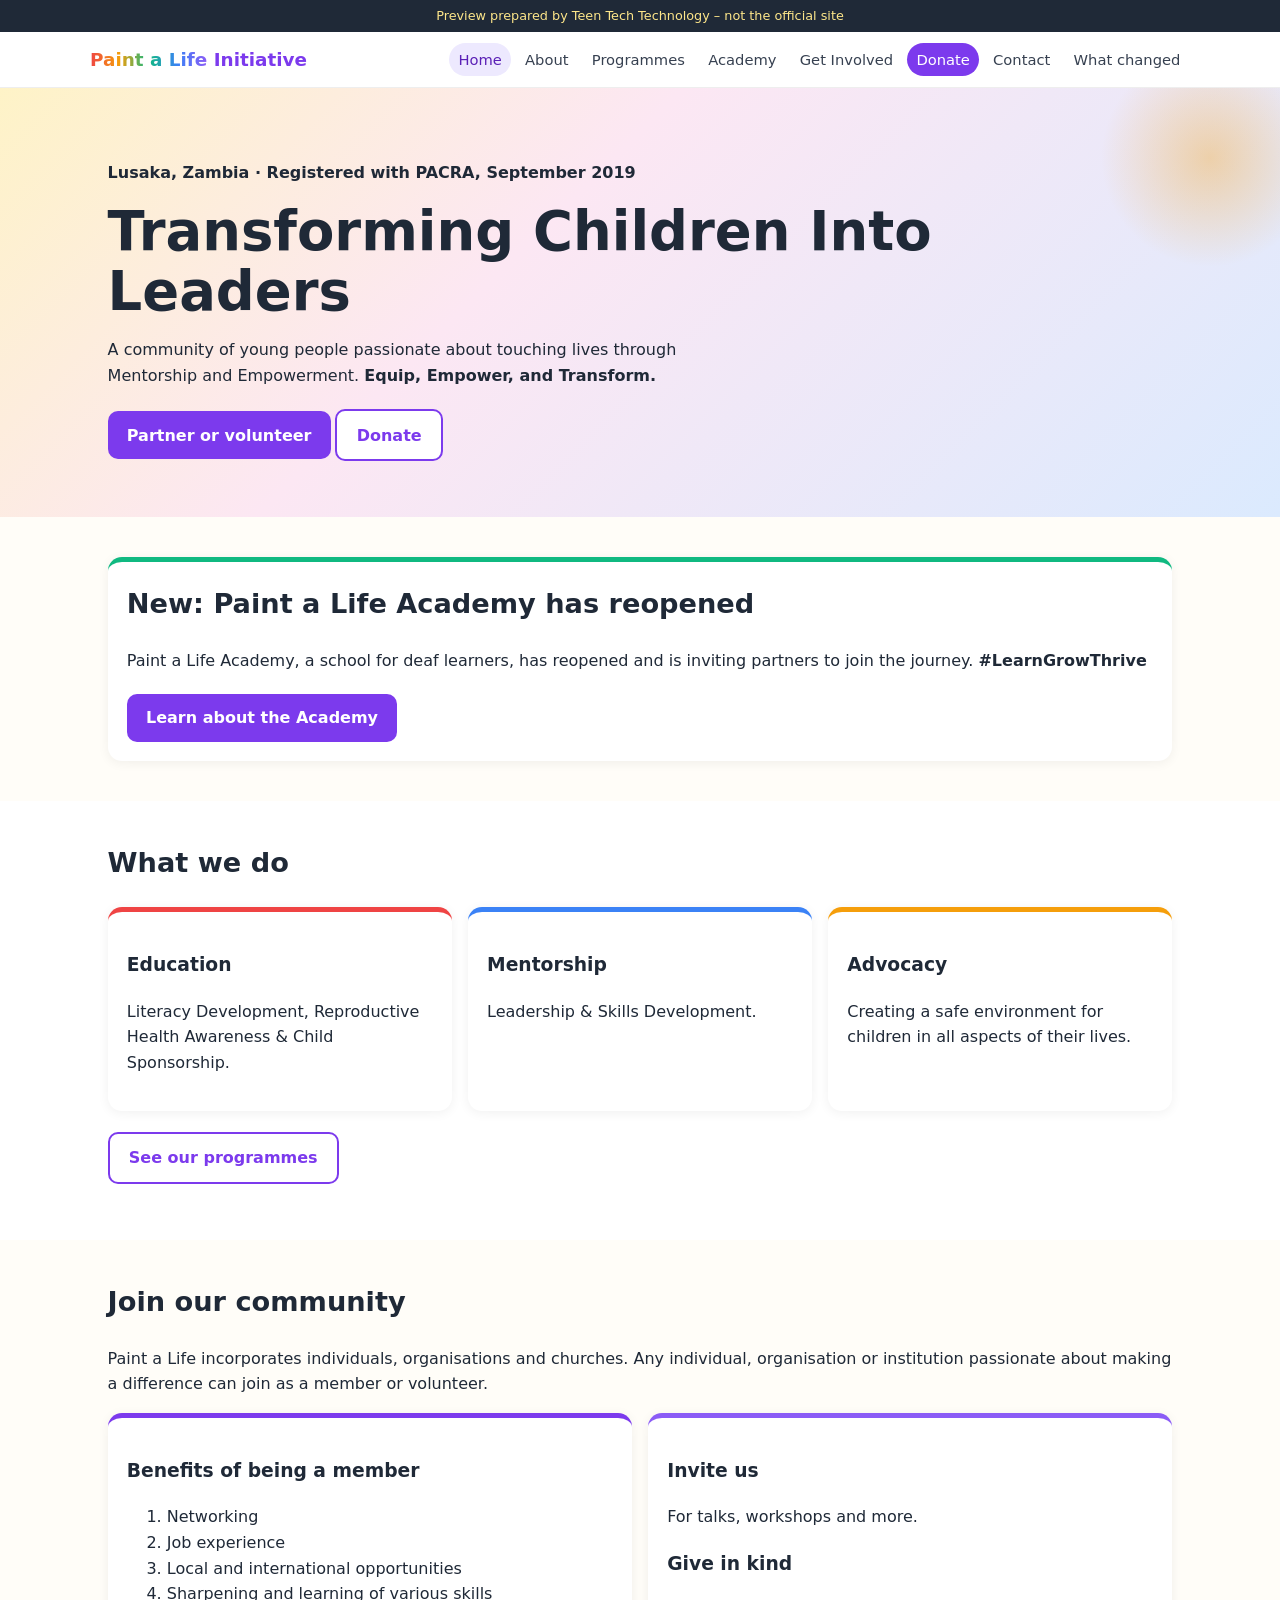
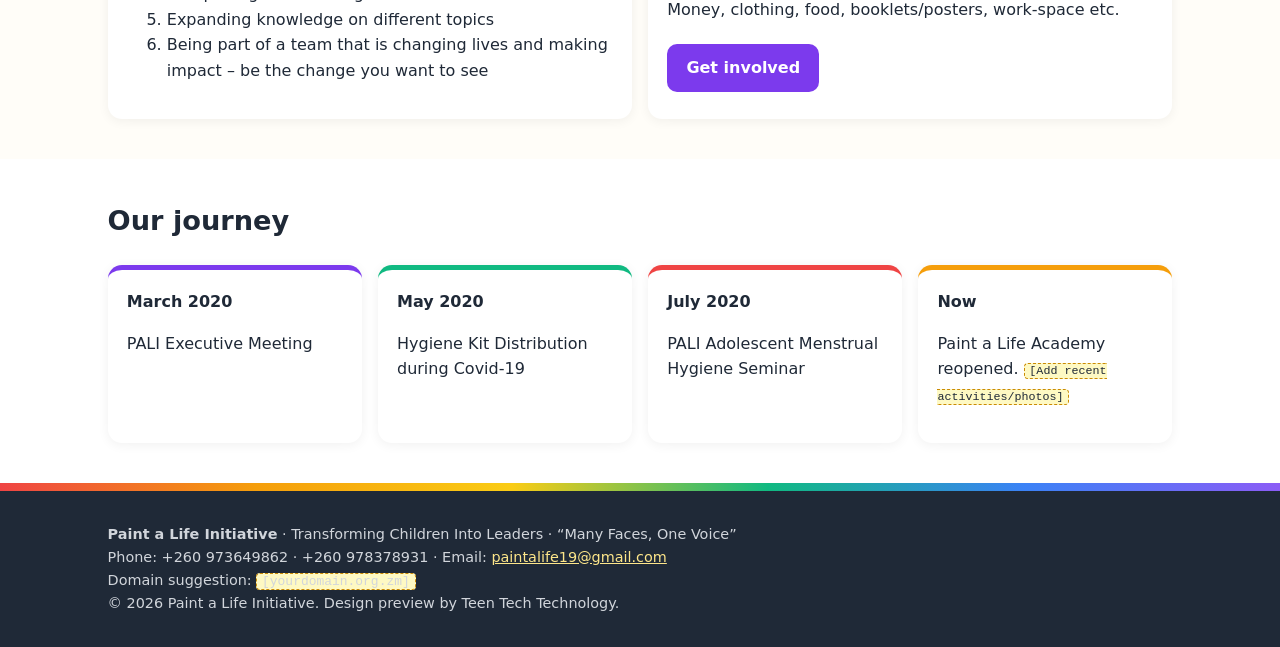
==== index.html @ b6926560 "Paint a Life preview" ====
<!doctype html><html lang="en"><head><meta charset="utf-8"><meta name="viewport" content="width=device-width,initial-scale=1"><title>Home | Paint a Life Initiative (Preview)</title><meta name="robots" content="noindex"><link rel="stylesheet" href="style.css"></head><body>
<div class="banner">Preview prepared by Teen Tech Technology &ndash; not the official site</div>
<header><div class="wrap top"><a class="logo" href="index.html"><span>Paint a Life</span> Initiative</a><nav><a href="index.html" class="on ">Home</a><a href="about.html" class="">About</a><a href="programmes.html" class="">Programmes</a><a href="academy.html" class="">Academy</a><a href="get-involved.html" class="">Get Involved</a><a href="donate.html" class="don">Donate</a><a href="contact.html" class="">Contact</a><a href="what-changed.html" class="">What changed</a></nav></div></header>
<main><div class="hero"><div class="dots"></div><div class="wrap"><p><b>Lusaka, Zambia &middot; Registered with PACRA, September 2019</b></p><h1>Transforming Children Into Leaders</h1><p style="max-width:620px">A community of young people passionate about touching lives through Mentorship and Empowerment. <b>Equip, Empower, and Transform.</b></p><a class="btn" href="get-involved.html">Partner or volunteer</a><a class="btn alt" href="donate.html">Donate</a></div></div>
<section><div class="wrap"><div class="card" style="--c:#10b981"><h2>New: Paint a Life Academy has reopened</h2><p>Paint a Life Academy, a school for deaf learners, has reopened and is inviting partners to join the journey. <b>#LearnGrowThrive</b></p><a class="btn" href="academy.html">Learn about the Academy</a></div></div></section>
<section style="background:#fff"><div class="wrap"><h2>What we do</h2><div class="grid">
<div class="card" style="--c:#ef4444"><h3>Education</h3><p>Literacy Development, Reproductive Health Awareness &amp; Child Sponsorship.</p></div>
<div class="card" style="--c:#3b82f6"><h3>Mentorship</h3><p>Leadership &amp; Skills Development.</p></div>
<div class="card" style="--c:#f59e0b"><h3>Advocacy</h3><p>Creating a safe environment for children in all aspects of their lives.</p></div></div><p><a class="btn alt" href="programmes.html">See our programmes</a></p></div></section>
<section><div class="wrap"><h2>Join our community</h2><p>Paint a Life incorporates individuals, organisations and churches. Any individual, organisation or institution passionate about making a difference can join as a member or volunteer.</p>
<div class="grid"><div class="card"><h3>Benefits of being a member</h3><ol><li>Networking</li><li>Job experience</li><li>Local and international opportunities</li><li>Sharpening and learning of various skills</li><li>Expanding knowledge on different topics</li><li>Being part of a team that is changing lives and making impact &ndash; be the change you want to see</li></ol></div>
<div class="card" style="--c:#8b5cf6"><h3>Invite us</h3><p>For talks, workshops and more.</p><h3>Give in kind</h3><p>Money, clothing, food, booklets/posters, work-space etc.</p><a class="btn" href="get-involved.html">Get involved</a></div></div></div></section>
<section style="background:#fff"><div class="wrap"><h2>Our journey</h2><div class="grid">
<div class="card"><b>March 2020</b><p>PALI Executive Meeting</p></div><div class="card" style="--c:#10b981"><b>May 2020</b><p>Hygiene Kit Distribution during Covid-19</p></div><div class="card" style="--c:#ef4444"><b>July 2020</b><p>PALI Adolescent Menstrual Hygiene Seminar</p></div><div class="card" style="--c:#f59e0b"><b>Now</b><p>Paint a Life Academy reopened. <span class="ph">[Add recent activities/photos]</span></p></div></div></div></section></main><div class="rainbow"></div>
<footer><div class="wrap"><b>Paint a Life Initiative</b> &middot; Transforming Children Into Leaders &middot; &ldquo;Many Faces, One Voice&rdquo;<br>Phone: +260 973649862 &middot; +260 978378931 &middot; Email: <a href="mailto:paintalife19@gmail.com">paintalife19@gmail.com</a><br>Domain suggestion: <span class="ph">[yourdomain.org.zm]</span><br>&copy; <span id="y">2026</span> Paint a Life Initiative. Design preview by Teen Tech Technology.</div></footer><script>document.getElementById("y").textContent=new Date().getFullYear()</script></body></html>
---- style.css ----
*{box-sizing:border-box}html,body{margin:0;overflow-x:hidden}body{font-family:system-ui,-apple-system,Segoe UI,Roboto,sans-serif;color:#1f2937;line-height:1.6;background:#fffdf8}
.banner{background:#1f2937;color:#fde68a;font-size:.8rem;text-align:center;padding:.35rem 1rem}
header{position:sticky;top:0;background:#fff;border-bottom:1px solid #eee;z-index:9}.wrap{max-width:1100px;margin:0 auto;padding:0 1.1rem}
.top{display:flex;align-items:center;justify-content:space-between;flex-wrap:wrap;gap:.5rem;padding:.7rem 0}.logo{font-weight:800;font-size:1.15rem;color:#7c3aed;text-decoration:none}
.logo span{background:linear-gradient(90deg,#ef4444,#f59e0b,#10b981,#3b82f6,#8b5cf6);-webkit-background-clip:text;color:transparent}
nav{display:flex;flex-wrap:wrap;gap:.25rem}nav a{text-decoration:none;color:#374151;padding:.3rem .6rem;border-radius:999px;font-size:.92rem}nav a.on,nav a:hover{background:#ede9fe;color:#5b21b6}
nav a.don{background:#7c3aed;color:#fff}
.hero{background:linear-gradient(135deg,#fef3c7,#fce7f3 40%,#dbeafe);padding:3.5rem 0;position:relative;overflow:hidden}.hero h1{font-size:clamp(2rem,6vw,3.4rem);line-height:1.1;margin:.2rem 0}
.rainbow{height:8px;background:linear-gradient(90deg,#ef4444,#f59e0b,#facc15,#10b981,#3b82f6,#8b5cf6)}
.btn{display:inline-block;background:#7c3aed;color:#fff;padding:.7rem 1.2rem;border-radius:10px;text-decoration:none;font-weight:600;margin:.3rem .3rem 0 0;border:0;font-size:1rem;cursor:pointer}.btn.alt{background:#fff;color:#7c3aed;border:2px solid #7c3aed}
section{padding:2.5rem 0}.grid{display:grid;gap:1rem;grid-template-columns:repeat(auto-fit,minmax(240px,1fr))}
.card{background:#fff;border-radius:14px;padding:1.2rem;box-shadow:0 2px 12px rgba(0,0,0,.06);border-top:5px solid var(--c,#7c3aed)}
.ph{background:#fef9c3;border:1px dashed #ca8a04;padding:0 .3rem;border-radius:4px;font-family:monospace;font-size:.9em;word-break:break-word}
.note{background:#eff6ff;border-left:4px solid #3b82f6;padding:.8rem 1rem;border-radius:6px}
form label{display:block;font-weight:600;margin-top:.8rem}input,select,textarea{width:100%;padding:.6rem;border:1px solid #d1d5db;border-radius:8px;font:inherit}
table{width:100%;border-collapse:collapse}td,th{border:1px solid #e5e7eb;padding:.5rem;text-align:left;vertical-align:top}
.tablewrap{overflow-x:auto}footer{background:#1f2937;color:#d1d5db;padding:2rem 0;font-size:.9rem}footer a{color:#fde68a}
.dots{position:absolute;right:-40px;top:-40px;width:220px;height:220px;border-radius:50%;background:radial-gradient(circle,#f59e0b55,transparent 70%)}
h2{font-size:1.7rem;margin-top:0}
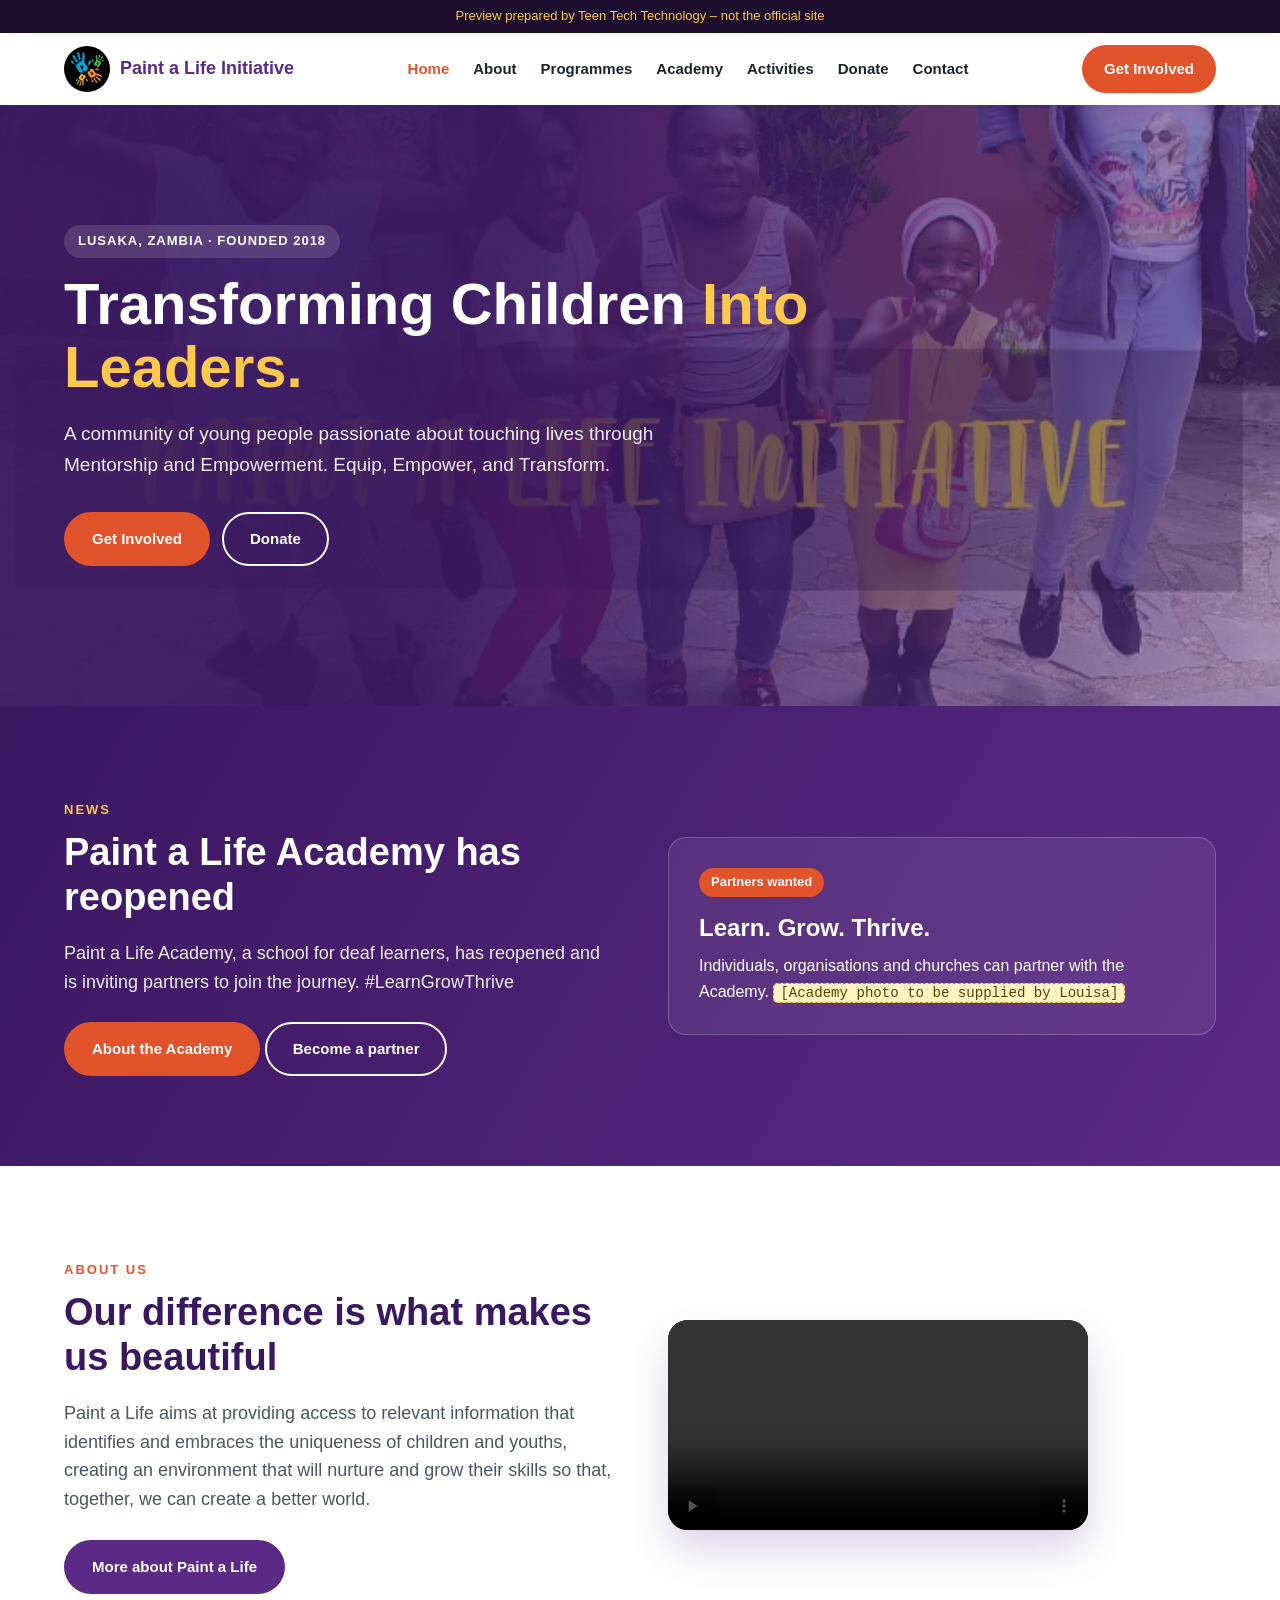
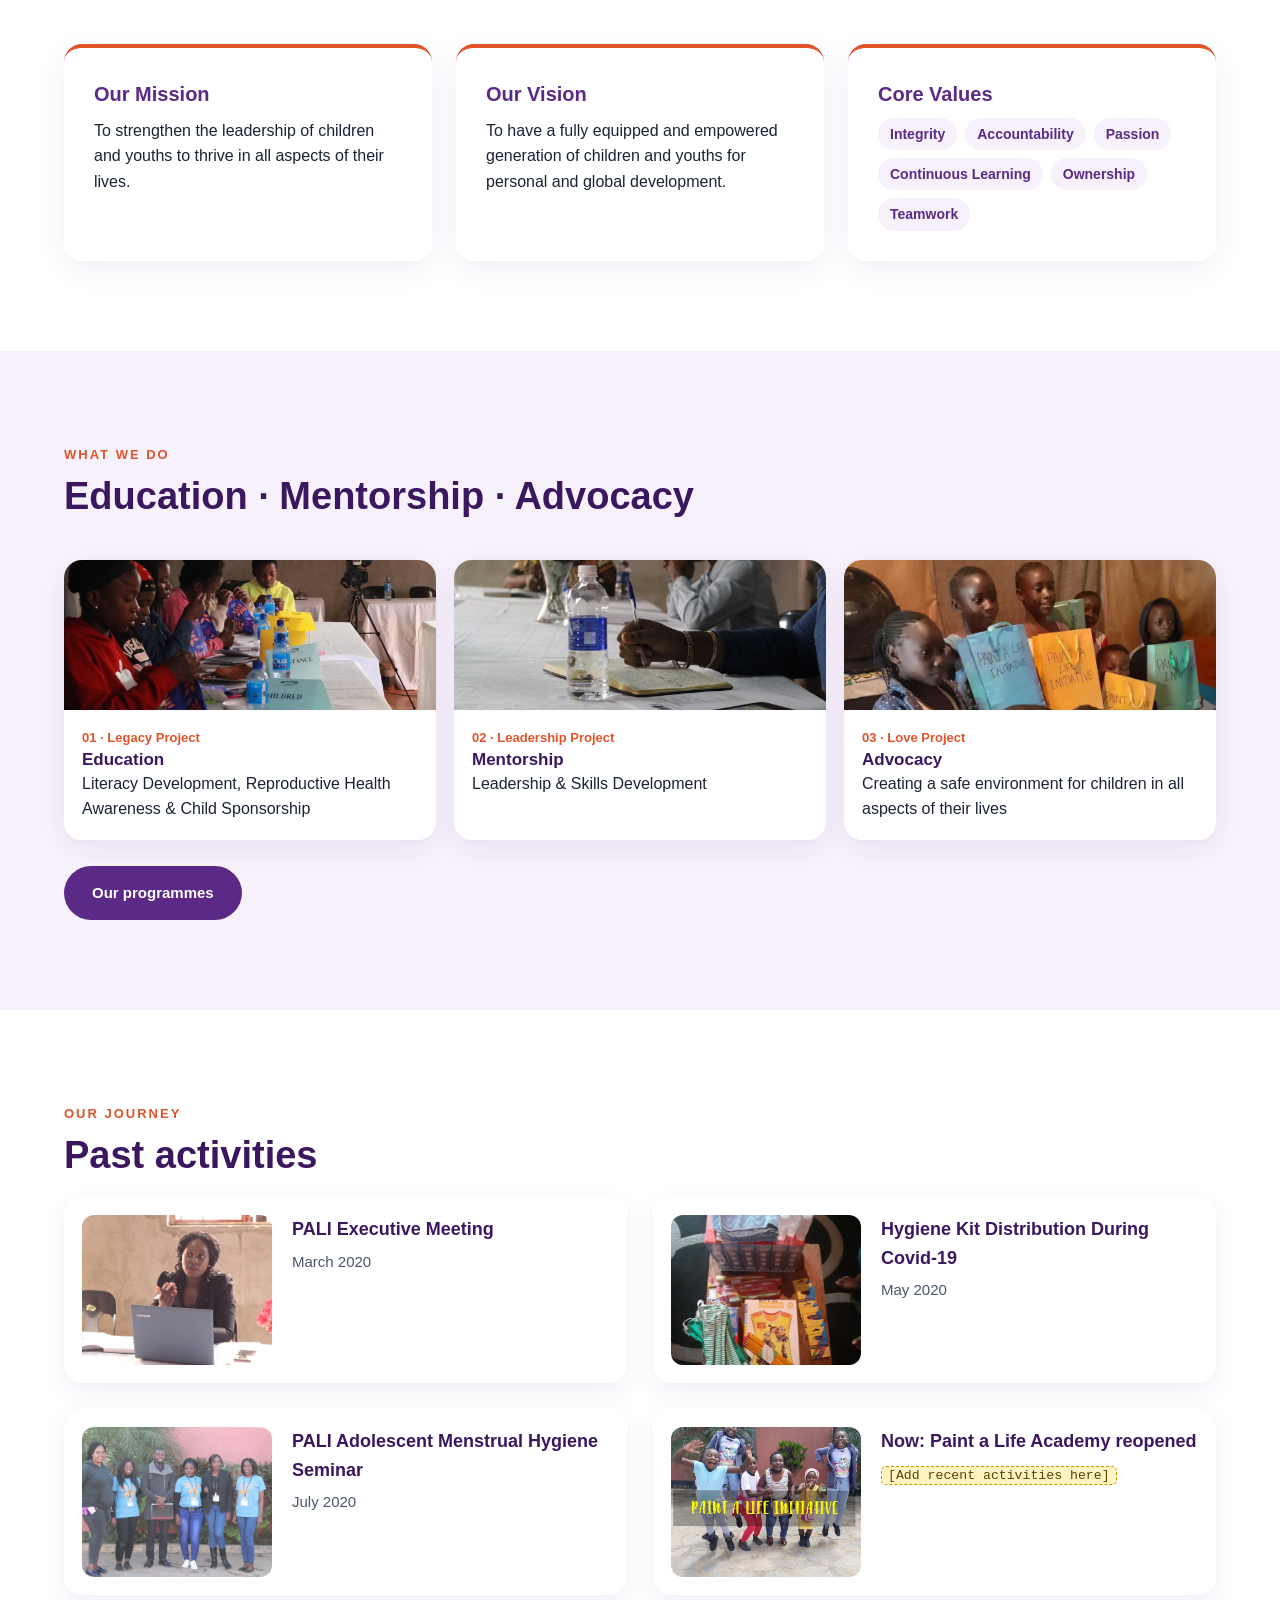
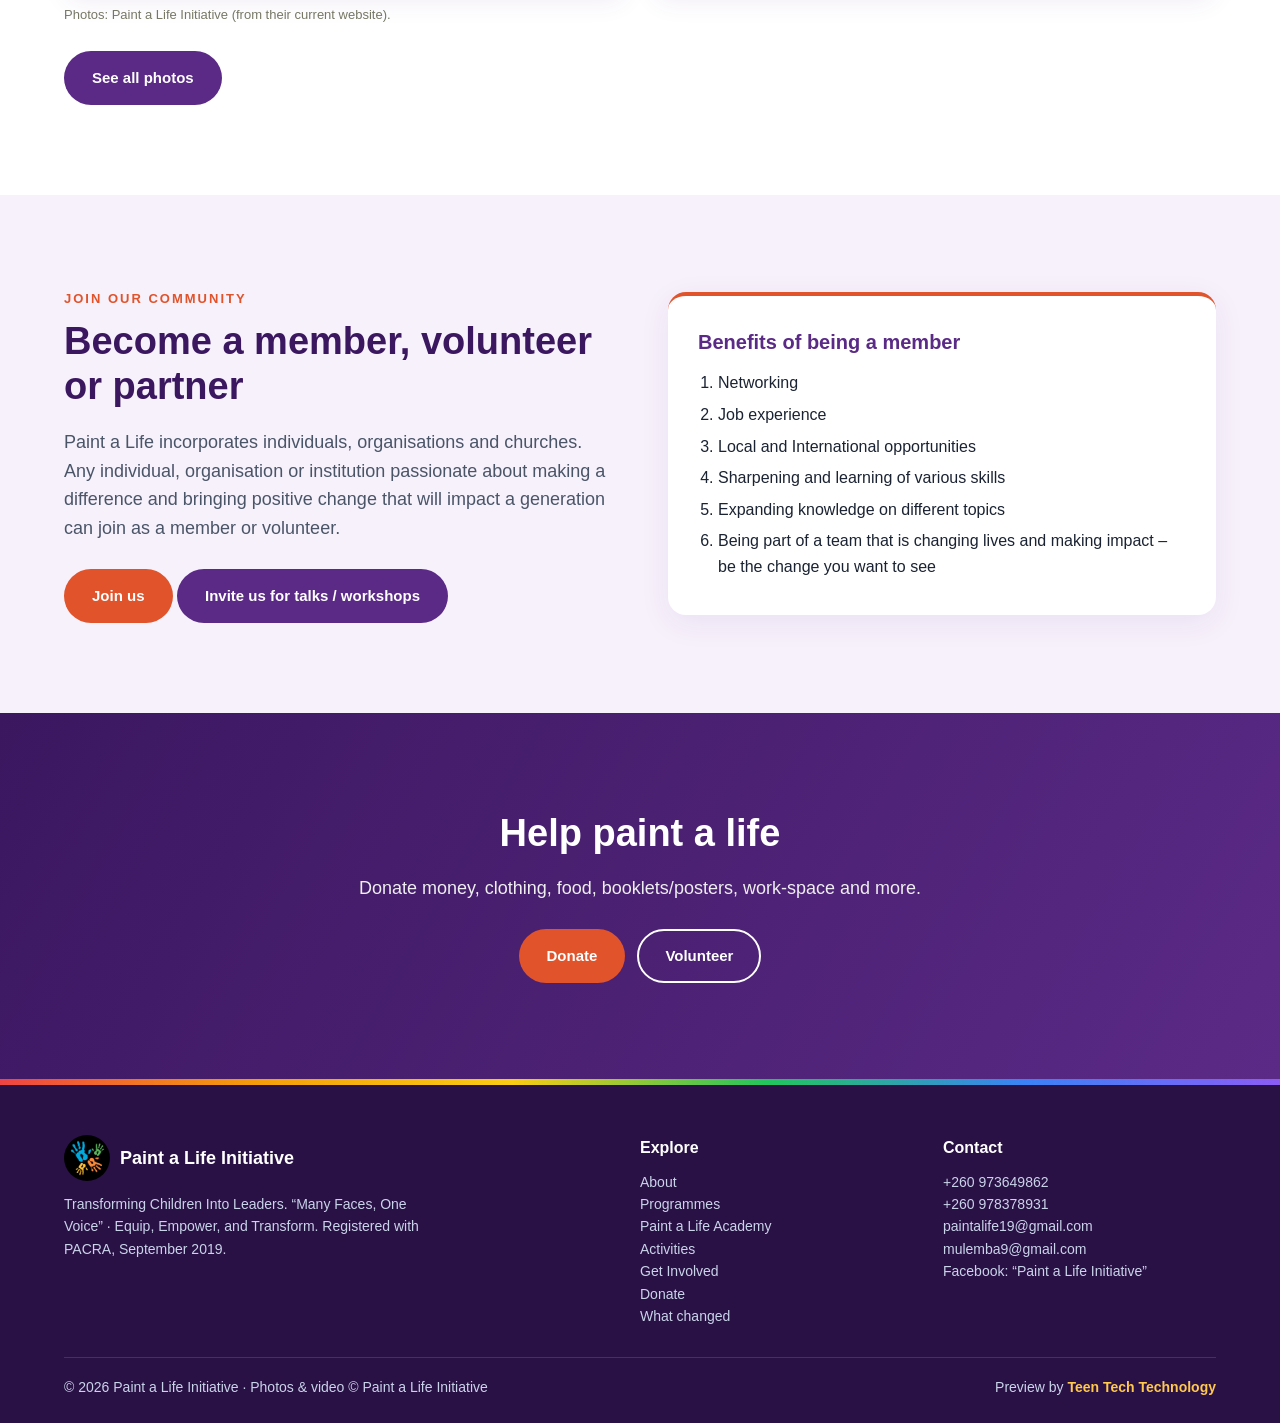
==== commit 9e1374f4: "Rebuild preview in CYA style with Paint a Life's own photos" ====
--- a/index.html
+++ b/index.html
@@ -1,15 +1,48 @@
-<!doctype html><html lang="en"><head><meta charset="utf-8"><meta name="viewport" content="width=device-width,initial-scale=1"><title>Home | Paint a Life Initiative (Preview)</title><meta name="robots" content="noindex"><link rel="stylesheet" href="style.css"></head><body>
-<div class="banner">Preview prepared by Teen Tech Technology &ndash; not the official site</div>
-<header><div class="wrap top"><a class="logo" href="index.html"><span>Paint a Life</span> Initiative</a><nav><a href="index.html" class="on ">Home</a><a href="about.html" class="">About</a><a href="programmes.html" class="">Programmes</a><a href="academy.html" class="">Academy</a><a href="get-involved.html" class="">Get Involved</a><a href="donate.html" class="don">Donate</a><a href="contact.html" class="">Contact</a><a href="what-changed.html" class="">What changed</a></nav></div></header>
-<main><div class="hero"><div class="dots"></div><div class="wrap"><p><b>Lusaka, Zambia &middot; Registered with PACRA, September 2019</b></p><h1>Transforming Children Into Leaders</h1><p style="max-width:620px">A community of young people passionate about touching lives through Mentorship and Empowerment. <b>Equip, Empower, and Transform.</b></p><a class="btn" href="get-involved.html">Partner or volunteer</a><a class="btn alt" href="donate.html">Donate</a></div></div>
-<section><div class="wrap"><div class="card" style="--c:#10b981"><h2>New: Paint a Life Academy has reopened</h2><p>Paint a Life Academy, a school for deaf learners, has reopened and is inviting partners to join the journey. <b>#LearnGrowThrive</b></p><a class="btn" href="academy.html">Learn about the Academy</a></div></div></section>
-<section style="background:#fff"><div class="wrap"><h2>What we do</h2><div class="grid">
-<div class="card" style="--c:#ef4444"><h3>Education</h3><p>Literacy Development, Reproductive Health Awareness &amp; Child Sponsorship.</p></div>
-<div class="card" style="--c:#3b82f6"><h3>Mentorship</h3><p>Leadership &amp; Skills Development.</p></div>
-<div class="card" style="--c:#f59e0b"><h3>Advocacy</h3><p>Creating a safe environment for children in all aspects of their lives.</p></div></div><p><a class="btn alt" href="programmes.html">See our programmes</a></p></div></section>
-<section><div class="wrap"><h2>Join our community</h2><p>Paint a Life incorporates individuals, organisations and churches. Any individual, organisation or institution passionate about making a difference can join as a member or volunteer.</p>
-<div class="grid"><div class="card"><h3>Benefits of being a member</h3><ol><li>Networking</li><li>Job experience</li><li>Local and international opportunities</li><li>Sharpening and learning of various skills</li><li>Expanding knowledge on different topics</li><li>Being part of a team that is changing lives and making impact &ndash; be the change you want to see</li></ol></div>
-<div class="card" style="--c:#8b5cf6"><h3>Invite us</h3><p>For talks, workshops and more.</p><h3>Give in kind</h3><p>Money, clothing, food, booklets/posters, work-space etc.</p><a class="btn" href="get-involved.html">Get involved</a></div></div></div></section>
-<section style="background:#fff"><div class="wrap"><h2>Our journey</h2><div class="grid">
-<div class="card"><b>March 2020</b><p>PALI Executive Meeting</p></div><div class="card" style="--c:#10b981"><b>May 2020</b><p>Hygiene Kit Distribution during Covid-19</p></div><div class="card" style="--c:#ef4444"><b>July 2020</b><p>PALI Adolescent Menstrual Hygiene Seminar</p></div><div class="card" style="--c:#f59e0b"><b>Now</b><p>Paint a Life Academy reopened. <span class="ph">[Add recent activities/photos]</span></p></div></div></div></section></main><div class="rainbow"></div>
-<footer><div class="wrap"><b>Paint a Life Initiative</b> &middot; Transforming Children Into Leaders &middot; &ldquo;Many Faces, One Voice&rdquo;<br>Phone: +260 973649862 &middot; +260 978378931 &middot; Email: <a href="mailto:paintalife19@gmail.com">paintalife19@gmail.com</a><br>Domain suggestion: <span class="ph">[yourdomain.org.zm]</span><br>&copy; <span id="y">2026</span> Paint a Life Initiative. Design preview by Teen Tech Technology.</div></footer><script>document.getElementById("y").textContent=new Date().getFullYear()</script></body></html>+<!doctype html>
+<html lang="en"><head><meta charset="utf-8"><meta name="viewport" content="width=device-width,initial-scale=1">
+<title>Home | Paint a Life Initiative (Preview)</title><meta name="description" content="Paint a Life Initiative – Transforming Children Into Leaders. Lusaka, Zambia."><meta name="robots" content="noindex,nofollow">
+<meta name="theme-color" content="#5b2a86"><link rel="icon" type="image/png" href="img/logo.png"><link rel="stylesheet" href="style.css"></head><body>
+<div class="pbar">Preview prepared by Teen Tech Technology &ndash; not the official site</div>
+<nav><div class="w"><a class="brand" href="index.html"><img src="img/logo.png" alt="Paint a Life logo">Paint a Life Initiative</a>
+<ul><li><a href="index.html" class="on">Home</a></li>
+<li><a href="about.html" class="">About</a></li>
+<li><a href="programmes.html" class="">Programmes</a></li>
+<li><a href="academy.html" class="">Academy</a></li>
+<li><a href="activities.html" class="">Activities</a></li>
+<li><a href="donate.html" class="">Donate</a></li>
+<li><a href="contact.html" class="">Contact</a></li></ul><a class="btn bc" href="get-involved.html" style="padding:10px 20px">Get Involved</a><button class="menu" aria-label="Menu" aria-expanded="false">&#9776;</button></div></nav>
+<main><header class="hero"><div class="w"><span class="tag">Lusaka, Zambia &middot; Founded 2018</span>
+<h1>Transforming Children <span>Into Leaders.</span></h1><p>A community of young people passionate about touching lives through Mentorship and Empowerment. Equip, Empower, and Transform.</p>
+<a class="btn bc" href="get-involved.html">Get Involved</a><a class="btn bo" href="donate.html">Donate</a></div></header>
+<section class="up"><div class="w two"><div><span class="k" style="color:#ffc94d">News</span><h2>Paint a Life Academy has reopened</h2>
+<p class="lead" style="color:#eee">Paint a Life Academy, a school for deaf learners, has reopened and is inviting partners to join the journey. #LearnGrowThrive</p><br>
+<a class="btn bc" href="academy.html">About the Academy</a> <a class="btn bo" href="get-involved.html">Become a partner</a></div>
+<div class="u"><span class="d">Partners wanted</span><h3>Learn. Grow. Thrive.</h3><p>Individuals, organisations and churches can partner with the Academy. <span class="fill">[Academy photo to be supplied by Louisa]</span></p></div></div></section>
+<section><div class="w two"><div><span class="k">About Us</span><h2>Our difference is what makes us beautiful</h2>
+<p class="lead">Paint a Life aims at providing access to relevant information that identifies and embraces the uniqueness of children and youths, creating an environment that will nurture and grow their skills so that, together, we can create a better world.</p><br><a class="btn bb" href="about.html">More about Paint a Life</a></div>
+<video class="vid" src="img/intro.mp4" autoplay muted loop playsinline controls aria-label="Paint a Life intro video"></video></div>
+<div class="w mvv"><div class="card"><h3>Our Mission</h3><p>To strengthen the leadership of children and youths to thrive in all aspects of their lives.</p></div>
+<div class="card"><h3>Our Vision</h3><p>To have a fully equipped and empowered generation of children and youths for personal and global development.</p></div>
+<div class="card"><h3>Core Values</h3><div class="vals"><span>Integrity</span><span>Accountability</span><span>Passion</span><span>Continuous Learning</span><span>Ownership</span><span>Teamwork</span></div></div></div></section>
+<section class="alt"><div class="w"><span class="k">What We Do</span><h2>Education &middot; Mentorship &middot; Advocacy</h2><div class="focus" style="grid-template-columns:repeat(3,1fr)">
+<div class="f"><img src="img/sem3.webp" alt="Seminar session"><div><b>01 &middot; Legacy Project</b><h3>Education</h3><p>Literacy Development, Reproductive Health Awareness &amp; Child Sponsorship</p></div></div>
+<div class="f"><img src="img/meet2.webp" alt="Team meeting"><div><b>02 &middot; Leadership Project</b><h3>Mentorship</h3><p>Leadership &amp; Skills Development</p></div></div>
+<div class="f"><img src="img/hyg1.webp" alt="Hygiene kit distribution" style="object-position:center 30%"><div><b>03 &middot; Love Project</b><h3>Advocacy</h3><p>Creating a safe environment for children in all aspects of their lives</p></div></div></div>
+<br><a class="btn bb" href="programmes.html">Our programmes</a></div></section>
+<section><div class="w"><span class="k">Our Journey</span><h2>Past activities</h2><div class="imp">
+<div class="im"><img src="img/meet1.webp" alt="PALI Executive Meeting"><div><h3>PALI Executive Meeting</h3><p>March 2020</p></div></div>
+<div class="im"><img src="img/hyg2.webp" alt="Hygiene kit distribution"><div><h3>Hygiene Kit Distribution During Covid-19</h3><p>May 2020</p></div></div>
+<div class="im"><img src="img/sem1.webp" alt="Menstrual hygiene seminar"><div><h3>PALI Adolescent Menstrual Hygiene Seminar</h3><p>July 2020</p></div></div>
+<div class="im"><img src="img/hero.webp" alt="Paint a Life children" style="object-position:center 45%"><div><h3>Now: Paint a Life Academy reopened</h3><p><span class="fill">[Add recent activities here]</span></p></div></div></div><p class="credit">Photos: Paint a Life Initiative (from their current website).</p>
+<br><a class="btn bb" href="activities.html">See all photos</a></div></section>
+<section class="alt"><div class="w two"><div><span class="k">Join Our Community</span><h2>Become a member, volunteer or partner</h2>
+<p class="lead">Paint a Life incorporates individuals, organisations and churches. Any individual, organisation or institution passionate about making a difference and bringing positive change that will impact a generation can join as a member or volunteer.</p><br>
+<a class="btn bc" href="get-involved.html">Join us</a> <a class="btn bb" href="contact.html">Invite us for talks / workshops</a></div>
+<div class="card"><h3>Benefits of being a member</h3><ol class="list"><li>Networking</li><li>Job experience</li><li>Local and International opportunities</li><li>Sharpening and learning of various skills</li><li>Expanding knowledge on different topics</li><li>Being part of a team that is changing lives and making impact &ndash; be the change you want to see</li></ol></div></div></section>
+<section class="up"><div class="w cta"><h2>Help paint a life</h2><p class="lead" style="margin:0 auto 20px;color:#eee">Donate money, clothing, food, booklets/posters, work-space and more.</p><a class="btn bc" href="donate.html">Donate</a><a class="btn bo" href="get-involved.html">Volunteer</a></div></section></main><div class="rb"></div>
+<footer><div class="w"><div class="fg"><div><a class="brand" href="index.html" style="color:#fff"><img src="img/logo.png" alt="">Paint a Life Initiative</a>
+<p style="margin-top:12px;font-size:14px;max-width:380px">Transforming Children Into Leaders. &ldquo;Many Faces, One Voice&rdquo; &middot; Equip, Empower, and Transform. Registered with PACRA, September 2019.</p></div>
+<div><h4>Explore</h4><a href="about.html">About</a><a href="programmes.html">Programmes</a><a href="academy.html">Paint a Life Academy</a><a href="activities.html">Activities</a><a href="get-involved.html">Get Involved</a><a href="donate.html">Donate</a><a href="what-changed.html">What changed</a></div>
+<div><h4>Contact</h4><a href="tel:+260973649862">+260 973649862</a><a href="tel:+260978378931">+260 978378931</a><a href="mailto:paintalife19@gmail.com">paintalife19@gmail.com</a><a href="mailto:mulemba9@gmail.com">mulemba9@gmail.com</a><a>Facebook: &ldquo;Paint a Life Initiative&rdquo;</a></div></div>
+<div class="cr"><span>&copy; <span id="yr">2026</span> Paint a Life Initiative &middot; Photos &amp; video &copy; Paint a Life Initiative</span><span>Preview by <strong>Teen Tech Technology</strong></span></div></div></footer>
+<script src="site.js"></script></body></html>
--- a/style.css
+++ b/style.css
@@ -1,19 +1,887 @@
-*{box-sizing:border-box}html,body{margin:0;overflow-x:hidden}body{font-family:system-ui,-apple-system,Segoe UI,Roboto,sans-serif;color:#1f2937;line-height:1.6;background:#fffdf8}
-.banner{background:#1f2937;color:#fde68a;font-size:.8rem;text-align:center;padding:.35rem 1rem}
-header{position:sticky;top:0;background:#fff;border-bottom:1px solid #eee;z-index:9}.wrap{max-width:1100px;margin:0 auto;padding:0 1.1rem}
-.top{display:flex;align-items:center;justify-content:space-between;flex-wrap:wrap;gap:.5rem;padding:.7rem 0}.logo{font-weight:800;font-size:1.15rem;color:#7c3aed;text-decoration:none}
-.logo span{background:linear-gradient(90deg,#ef4444,#f59e0b,#10b981,#3b82f6,#8b5cf6);-webkit-background-clip:text;color:transparent}
-nav{display:flex;flex-wrap:wrap;gap:.25rem}nav a{text-decoration:none;color:#374151;padding:.3rem .6rem;border-radius:999px;font-size:.92rem}nav a.on,nav a:hover{background:#ede9fe;color:#5b21b6}
-nav a.don{background:#7c3aed;color:#fff}
-.hero{background:linear-gradient(135deg,#fef3c7,#fce7f3 40%,#dbeafe);padding:3.5rem 0;position:relative;overflow:hidden}.hero h1{font-size:clamp(2rem,6vw,3.4rem);line-height:1.1;margin:.2rem 0}
-.rainbow{height:8px;background:linear-gradient(90deg,#ef4444,#f59e0b,#facc15,#10b981,#3b82f6,#8b5cf6)}
-.btn{display:inline-block;background:#7c3aed;color:#fff;padding:.7rem 1.2rem;border-radius:10px;text-decoration:none;font-weight:600;margin:.3rem .3rem 0 0;border:0;font-size:1rem;cursor:pointer}.btn.alt{background:#fff;color:#7c3aed;border:2px solid #7c3aed}
-section{padding:2.5rem 0}.grid{display:grid;gap:1rem;grid-template-columns:repeat(auto-fit,minmax(240px,1fr))}
-.card{background:#fff;border-radius:14px;padding:1.2rem;box-shadow:0 2px 12px rgba(0,0,0,.06);border-top:5px solid var(--c,#7c3aed)}
-.ph{background:#fef9c3;border:1px dashed #ca8a04;padding:0 .3rem;border-radius:4px;font-family:monospace;font-size:.9em;word-break:break-word}
-.note{background:#eff6ff;border-left:4px solid #3b82f6;padding:.8rem 1rem;border-radius:6px}
-form label{display:block;font-weight:600;margin-top:.8rem}input,select,textarea{width:100%;padding:.6rem;border:1px solid #d1d5db;border-radius:8px;font:inherit}
-table{width:100%;border-collapse:collapse}td,th{border:1px solid #e5e7eb;padding:.5rem;text-align:left;vertical-align:top}
-.tablewrap{overflow-x:auto}footer{background:#1f2937;color:#d1d5db;padding:2rem 0;font-size:.9rem}footer a{color:#fde68a}
-.dots{position:absolute;right:-40px;top:-40px;width:220px;height:220px;border-radius:50%;background:radial-gradient(circle,#f59e0b55,transparent 70%)}
-h2{font-size:1.7rem;margin-top:0}+/* =========================================================
+   Paint a Life Initiative (preview) - website styles
+   ---------------------------------------------------------
+   One file styles every page. Sections below:
+     1. Colours & base
+     2. Navigation (top menu bar)
+     3. Buttons
+     4. Hero (home page banner)
+     5. Page header (banner on the other pages)
+     6. Sections, headings & text
+     7. Cards (mission / vision / values)
+     8. Thematic focus areas
+     9. Stats, impact & photo gallery
+    10. Partners
+    11. Upcoming events
+    12. Contact & forms
+    13. Footer
+    14. Photo viewer (lightbox)
+    15. Responsive / mobile (screens 900px wide or less)
+   ========================================================= */
+
+
+/* ---------- 1. Colours & base ---------- */
+
+/* Reset: no default spacing, sizes include padding and border */
+* {
+  box-sizing: border-box;
+  margin: 0;
+  padding: 0;
+}
+
+/* Site colours. Change a colour here and it changes everywhere.
+   --b  = main blue        --bd = dark blue
+   --c  = copper / orange  --l  = light blue background
+   --t  = text colour */
+:root {
+  --b: #5b2a86;
+  --bd: #3b1760;
+  --c: #e0532b;
+  --l: #f7f1fb;
+  --t: #1b2333;
+}
+
+body {
+  font-family: "Segoe UI", Roboto, Arial, sans-serif;
+  color: var(--t);
+  line-height: 1.6;
+  background: #fff;
+}
+
+img {
+  max-width: 100%;
+  display: block;
+}
+
+/* .w = "wrapper": centres the content and limits its width */
+.w {
+  max-width: 1200px;
+  margin: 0 auto;
+  padding: 0 24px;
+}
+
+
+/* ---------- 2. Navigation (top menu bar) ---------- */
+
+nav {
+  position: sticky;
+  top: 0;
+  background: #fff;
+  box-shadow: 0 2px 12px #0001;
+  z-index: 9;
+}
+
+nav .w {
+  display: flex;
+  align-items: center;
+  justify-content: space-between;
+  height: 72px;
+}
+
+/* Logo + "Chingola Youth Association" name */
+.brand {
+  display: flex;
+  align-items: center;
+  gap: 10px;
+  font-weight: 800;
+  color: var(--b);
+  font-size: 18px;
+  text-decoration: none;
+}
+
+.brand img {
+  width: 46px;
+  height: 46px;
+  border-radius: 50%;
+}
+
+/* Menu links */
+nav ul {
+  display: flex;
+  gap: 24px;
+  list-style: none;
+  font-weight: 600;
+  font-size: 15px;
+}
+
+nav ul a {
+  color: var(--t);
+  text-decoration: none;
+}
+
+/* The link of the page you are on (class="on") */
+nav ul a.on {
+  color: var(--c);
+}
+
+/* The ☰ menu button (only shown on phones, see section 15) */
+.menu {
+  display: none;
+  font-size: 26px;
+  color: var(--b);
+  background: none;
+  border: 0;
+  cursor: pointer;
+}
+
+
+/* ---------- 3. Buttons ---------- */
+
+.btn {
+  display: inline-block;
+  padding: 13px 26px;
+  border-radius: 40px;
+  font-weight: 700;
+  text-decoration: none;
+  font-size: 15px;
+  border: 2px solid transparent;
+}
+
+/* bc = copper button, bo = white outline button, bb = blue button */
+.bc {
+  background: var(--c);
+  color: #fff;
+}
+
+.bo {
+  border-color: #fff;
+  color: #fff;
+}
+
+.bb {
+  background: var(--b);
+  color: #fff;
+}
+
+button.btn {
+  cursor: pointer;
+  font-family: inherit;
+}
+
+
+/* ---------- 4. Hero (home page banner) ---------- */
+
+/* The background photo is img/hero.webp */
+.hero {
+  background: linear-gradient(100deg, #3b1760ee 35%, #5b2a8688), url(img/hero.webp) center/cover;
+  color: #fff;
+  padding: 120px 0 130px;
+}
+
+.hero h1 {
+  font-size: 58px;
+  line-height: 1.1;
+  max-width: 760px;
+  margin: 14px 0 20px;
+}
+
+.hero h1 span {
+  color: #ffc94d;
+}
+
+.hero p {
+  max-width: 600px;
+  font-size: 19px;
+  opacity: .92;
+  margin-bottom: 32px;
+}
+
+/* Small rounded label above a heading, e.g. "YOUTH-LED · CHINGOLA, ZAMBIA" */
+.tag {
+  display: inline-block;
+  background: #ffffff22;
+  padding: 6px 14px;
+  border-radius: 30px;
+  font-size: 13px;
+  letter-spacing: 1px;
+  text-transform: uppercase;
+  font-weight: 600;
+}
+
+.hero .btn {
+  margin-right: 12px;
+  margin-bottom: 10px;
+}
+
+
+/* ---------- 5. Page header (banner on the other pages) ---------- */
+
+/* The photo comes from the page itself: style="--img:url(img/....webp)" */
+.ph {
+  background: linear-gradient(100deg, #3b1760f0 40%, #5b2a8699), var(--img) center/cover;
+  color: #fff;
+  padding: 80px 0;
+}
+
+.ph h1 {
+  font-size: 46px;
+  line-height: 1.15;
+  margin: 12px 0;
+}
+
+.ph p {
+  max-width: 640px;
+  font-size: 18px;
+  opacity: .92;
+}
+
+
+/* ---------- 6. Sections, headings & text ---------- */
+
+section {
+  padding: 90px 0;
+}
+
+/* Light blue background section */
+.alt {
+  background: var(--l);
+}
+
+/* .k = small copper heading above an h2, e.g. "ABOUT US" */
+.k {
+  color: var(--c);
+  font-weight: 700;
+  letter-spacing: 2px;
+  text-transform: uppercase;
+  font-size: 13px;
+}
+
+h2 {
+  font-size: 38px;
+  color: var(--bd);
+  line-height: 1.2;
+  margin: 8px 0 18px;
+}
+
+/* Bigger intro paragraph */
+.lead {
+  font-size: 18px;
+  max-width: 720px;
+  color: #4a5568;
+}
+
+/* Two columns side by side (text + photo) */
+.two {
+  display: grid;
+  grid-template-columns: 1fr 1fr;
+  gap: 56px;
+  align-items: center;
+}
+
+.two img {
+  border-radius: 20px;
+  box-shadow: 0 20px 40px #5b2a8633;
+}
+
+/* Bullet lists */
+.list {
+  margin: 12px 0 0 20px;
+}
+
+.list li {
+  margin-bottom: 6px;
+}
+
+/* Centred "call to action" box */
+.cta {
+  text-align: center;
+}
+
+.cta .btn {
+  margin: 6px;
+}
+
+
+/* ---------- 7. Cards (mission / vision / values) ---------- */
+
+.mvv {
+  display: grid;
+  grid-template-columns: repeat(3, 1fr);
+  gap: 24px;
+  margin-top: 50px;
+}
+
+.card {
+  background: #fff;
+  border-radius: 18px;
+  padding: 30px;
+  box-shadow: 0 8px 30px #5b2a8614;
+  border-top: 4px solid var(--c);
+}
+
+.card h3 {
+  color: var(--b);
+  margin-bottom: 8px;
+  font-size: 20px;
+}
+
+/* Core values "pills" */
+.vals {
+  display: flex;
+  flex-wrap: wrap;
+  gap: 8px;
+}
+
+.vals span {
+  background: var(--l);
+  color: var(--b);
+  padding: 5px 12px;
+  border-radius: 20px;
+  font-size: 14px;
+  font-weight: 600;
+}
+
+
+/* ---------- 8. Thematic focus areas ---------- */
+
+.focus {
+  display: grid;
+  grid-template-columns: repeat(5, 1fr);
+  gap: 18px;
+  margin-top: 40px;
+}
+
+.f {
+  background: #fff;
+  border-radius: 18px;
+  overflow: hidden;
+  box-shadow: 0 8px 24px #5b2a8614;
+}
+
+.f img {
+  height: 150px;
+  width: 100%;
+  object-fit: cover;
+}
+
+.f div {
+  padding: 18px;
+}
+
+/* The number (01, 02, ...) */
+.f b {
+  display: block;
+  color: var(--c);
+  font-size: 13px;
+}
+
+.f h3 {
+  font-size: 17px;
+  color: var(--bd);
+  line-height: 1.3;
+}
+
+
+/* ---------- 9. Stats, impact & photo gallery ---------- */
+
+/* The four blue number boxes (200+, 300+, ...) */
+.stats {
+  display: grid;
+  grid-template-columns: repeat(4, 1fr);
+  gap: 20px;
+  margin: 40px 0;
+}
+
+.st {
+  background: var(--b);
+  color: #fff;
+  border-radius: 18px;
+  padding: 26px;
+}
+
+.st strong {
+  font-size: 40px;
+  display: block;
+  color: #ffc94d;
+  line-height: 1.1;
+}
+
+/* Impact / programme items: photo on the left, text on the right */
+.imp {
+  display: grid;
+  grid-template-columns: repeat(2, 1fr);
+  gap: 26px;
+}
+
+.im {
+  display: flex;
+  gap: 20px;
+  background: #fff;
+  border-radius: 18px;
+  padding: 18px;
+  box-shadow: 0 8px 24px #5b2a8614;
+}
+
+.im img {
+  width: 190px;
+  height: 150px;
+  object-fit: cover;
+  border-radius: 12px;
+  flex-shrink: 0;
+}
+
+.im h3 {
+  color: var(--bd);
+  font-size: 18px;
+  margin-bottom: 6px;
+}
+
+.im p {
+  font-size: 15px;
+  color: #4a5568;
+}
+
+/* Photo gallery grid (Impact page) */
+.gal {
+  display: grid;
+  grid-template-columns: repeat(3, 1fr);
+  gap: 16px;
+  margin-top: 30px;
+}
+
+.gal img {
+  border-radius: 14px;
+  height: 220px;
+  width: 100%;
+  object-fit: cover;
+}
+
+
+/* ---------- 10. Partners ---------- */
+
+.parts {
+  display: grid;
+  grid-template-columns: repeat(4, 1fr);
+  gap: 20px;
+  margin-top: 40px;
+}
+
+/* One partner card */
+.p {
+  background: #fff;
+  border-radius: 18px;
+  overflow: hidden;
+  box-shadow: 0 8px 24px #5b2a8614;
+  text-align: center;
+}
+
+.p img {
+  height: 170px;
+  width: 100%;
+  object-fit: cover;
+}
+
+.p h3 {
+  padding: 16px 10px 4px;
+  color: var(--b);
+}
+
+.p small {
+  display: block;
+  padding: 0 12px 18px;
+  color: #667;
+}
+
+
+/* ---------- 11. Upcoming events ---------- */
+
+/* Dark blue section */
+.up {
+  background: linear-gradient(120deg, var(--bd), var(--b));
+  color: #fff;
+}
+
+.up h2 {
+  color: #fff;
+}
+
+.ups {
+  display: grid;
+  grid-template-columns: 1fr 1fr;
+  gap: 26px;
+  margin-top: 36px;
+}
+
+/* One event box */
+.u {
+  background: #ffffff14;
+  border: 1px solid #ffffff33;
+  border-radius: 18px;
+  padding: 30px;
+}
+
+/* "Dates to be confirmed" label */
+.u .d {
+  background: var(--c);
+  display: inline-block;
+  padding: 4px 12px;
+  border-radius: 20px;
+  font-size: 13px;
+  font-weight: 700;
+  margin-bottom: 12px;
+}
+
+.u h3 {
+  font-size: 24px;
+  margin-bottom: 6px;
+}
+
+
+/* ---------- 12. Contact & forms ---------- */
+
+/* Contact details on the left, form on the right */
+.ct {
+  display: grid;
+  grid-template-columns: 1fr 1.2fr;
+  gap: 40px;
+}
+
+.ci p {
+  margin-bottom: 16px;
+  font-size: 16px;
+}
+
+.ci b {
+  color: var(--b);
+  display: block;
+}
+
+/* Social media "pills" */
+.soc span {
+  display: inline-block;
+  background: var(--l);
+  color: var(--b);
+  padding: 6px 12px;
+  border-radius: 20px;
+  margin: 0 6px 6px 0;
+  font-size: 13px;
+  font-weight: 600;
+}
+
+/* The white form box (.cf = contact form, .form = registration form) */
+.cf,
+.form {
+  background: #fff;
+  border-radius: 20px;
+  padding: 32px;
+  box-shadow: 0 10px 40px #5b2a861a;
+}
+
+label {
+  display: block;
+  font-weight: 600;
+  font-size: 14px;
+  margin: 14px 0 6px;
+}
+
+input,
+select,
+textarea {
+  width: 100%;
+  padding: 12px 14px;
+  border: 1.5px solid #ddd2e8;
+  border-radius: 10px;
+  font: inherit;
+  font-size: 15px;
+}
+
+/* Two form fields side by side */
+.row {
+  display: grid;
+  grid-template-columns: 1fr 1fr;
+  gap: 16px;
+}
+
+/* Small note box under a form */
+.note {
+  background: #fff7ee;
+  border-left: 4px solid var(--c);
+  padding: 12px 16px;
+  border-radius: 8px;
+  font-size: 14px;
+  margin-top: 16px;
+}
+
+/* Message shown after sending a form (added by site.js):
+   .ok = green "Thank you", .err = red "Sorry, it could not send" */
+.fmsg {
+  margin-top: 12px;
+  font-weight: 600;
+  font-size: 15px;
+}
+
+.fmsg.ok {
+  color: #137a3a;
+}
+
+.fmsg.err {
+  color: #b3261e;
+}
+
+.fmsg a {
+  text-decoration: underline;
+}
+
+/* "QR check-in (planned)" box on the Register page */
+.qr {
+  display: flex;
+  gap: 18px;
+  align-items: center;
+  background: var(--l);
+  border-radius: 14px;
+  padding: 18px;
+  margin-top: 22px;
+}
+
+/* Checkered square that stands in for a QR code */
+.qr .box {
+  width: 90px;
+  height: 90px;
+  flex-shrink: 0;
+  background: repeating-conic-gradient(var(--bd) 0 25%, #fff 0 50%) 0 0/18px 18px;
+  border: 6px solid #fff;
+  outline: 2px solid var(--bd);
+}
+
+
+/* ---------- 13. Footer ---------- */
+
+footer {
+  background: #2a1145;
+  color: #c9d4ea;
+  padding: 50px 0 24px;
+}
+
+/* Footer columns */
+.fg {
+  display: grid;
+  grid-template-columns: 2fr 1fr 1fr;
+  gap: 30px;
+}
+
+footer h4 {
+  color: #fff;
+  margin-bottom: 10px;
+}
+
+footer a {
+  color: #c9d4ea;
+  display: block;
+  text-decoration: none;
+  font-size: 14px;
+}
+
+/* Bottom line: "© Chingola Youth Association" + "Website by ..." */
+.cr {
+  border-top: 1px solid #ffffff22;
+  margin-top: 30px;
+  padding-top: 18px;
+  display: flex;
+  justify-content: space-between;
+  font-size: 14px;
+  flex-wrap: wrap;
+  gap: 8px;
+}
+
+.cr strong {
+  color: #ffc94d;
+}
+
+
+/* ---------- 14. Photo viewer (lightbox) ---------- */
+
+/* Photos you can click (site.js adds the "zoom" class) */
+img.zoom {
+  cursor: zoom-in;
+  transition: transform .25s, filter .25s;
+}
+
+img.zoom:hover {
+  filter: brightness(1.08);
+}
+
+/* The dark full-screen viewer. Hidden until site.js adds the "on" class */
+.lb {
+  position: fixed;
+  inset: 0;
+  background: #000d;
+  display: none;
+  align-items: center;
+  justify-content: center;
+  z-index: 999;
+  padding: 20px;
+}
+
+.lb.on {
+  display: flex;
+}
+
+/* The big photo */
+.lb img {
+  max-width: 92vw;
+  max-height: 86vh;
+  object-fit: contain;
+  border-radius: 10px;
+  box-shadow: 0 10px 40px #000a;
+}
+
+/* Round buttons: close (×), previous (‹), next (›) */
+.lb button {
+  position: absolute;
+  background: #ffffff22;
+  color: #fff;
+  border: 0;
+  font-size: 34px;
+  width: 52px;
+  height: 52px;
+  border-radius: 50%;
+  cursor: pointer;
+  line-height: 1;
+}
+
+.lb button:hover {
+  background: #ffffff44;
+}
+
+/* Close button (top right) */
+.lbx {
+  top: 16px;
+  right: 16px;
+}
+
+/* Previous arrow (left) */
+.lbp {
+  left: 14px;
+  top: 50%;
+  transform: translateY(-50%);
+}
+
+/* Next arrow (right) */
+.lbn {
+  right: 14px;
+  top: 50%;
+  transform: translateY(-50%);
+}
+
+
+/* ---------- 15. Responsive / mobile (screens 900px wide or less) ---------- */
+
+/* Keep this block LAST so it can override the rules above */
+@media (max-width: 900px) {
+
+  /* Navigation: hide the menu links and Register button, show ☰ */
+  nav ul {
+    display: none;
+  }
+
+  nav .btn {
+    display: none;
+  }
+
+  .brand {
+    font-size: 16px;
+  }
+
+  .menu {
+    display: block;
+  }
+
+  /* Menu opened with ☰ (site.js adds the "open" class) */
+  nav ul.open {
+    display: flex;
+    flex-direction: column;
+    position: absolute;
+    top: 72px;
+    left: 0;
+    right: 0;
+    background: #fff;
+    padding: 16px 24px;
+    gap: 14px;
+    box-shadow: 0 10px 20px #0002;
+  }
+
+  /* Smaller banners and headings */
+  .hero {
+    padding: 70px 0 80px;
+  }
+
+  .hero h1 {
+    font-size: 36px;
+  }
+
+  .hero p {
+    font-size: 16px;
+  }
+
+  .ph {
+    padding: 56px 0;
+  }
+
+  .ph h1 {
+    font-size: 32px;
+  }
+
+  section {
+    padding: 60px 0;
+  }
+
+  h2 {
+    font-size: 28px;
+  }
+
+  /* Side-by-side layouts become one column */
+  .two,
+  .mvv,
+  .imp,
+  .ups,
+  .ct,
+  .fg,
+  .row {
+    grid-template-columns: 1fr;
+  }
+
+  /* Grids become two columns */
+  .focus {
+    grid-template-columns: 1fr 1fr;
+  }
+
+  .stats,
+  .parts {
+    grid-template-columns: 1fr 1fr;
+  }
+
+  .gal {
+    grid-template-columns: 1fr 1fr;
+  }
+
+  /* Impact items: photo on top of the text */
+  .im {
+    flex-direction: column;
+  }
+
+  .im img {
+    width: 100%;
+    height: 180px;
+  }
+
+  .st strong {
+    font-size: 30px;
+  }
+}
+
+/* ---------- Paint a Life additions ---------- */
+html,body{overflow-x:hidden}
+.hero{background:linear-gradient(100deg,#3b1760f2 38%,#5b2a8670),url(img/hero.webp) center 45%/cover}
+.pbar{background:#1b0d2b;color:#ffc94d;font-size:13px;text-align:center;padding:6px 12px}
+.rb{height:6px;background:linear-gradient(90deg,#ef4444,#f59e0b,#facc15,#22c55e,#3b82f6,#8b5cf6)}
+.fill{background:#fff4c2;border:1px dashed #c99a00;color:#5a4300;padding:1px 6px;border-radius:5px;font-family:ui-monospace,monospace;font-size:.88em;word-break:break-word}
+.credit{font-size:13px;color:#776;margin-top:10px}
+.brand img{object-fit:cover;background:#000}
+.gal img{height:200px}
+.vid{border-radius:20px;width:100%;max-width:420px;box-shadow:0 20px 40px #5b2a8633;background:#000}
+.tl{display:grid;grid-template-columns:repeat(4,1fr);gap:20px;margin-top:36px}
+.pay{display:grid;grid-template-columns:repeat(3,1fr);gap:24px;margin-top:30px}
+.cmp{width:100%;border-collapse:collapse;margin-top:24px;background:#fff;border-radius:14px;overflow:hidden}
+.cmp td,.cmp th{padding:14px;border-bottom:1px solid #eee;text-align:left;vertical-align:top}.cmp th{background:var(--b);color:#fff}
+.cmp td:first-child{color:#8a2b17}.cmp td:last-child{color:#14632f}
+@media (max-width:900px){.tl,.pay{grid-template-columns:1fr}.cmp td,.cmp th{padding:10px;font-size:14px}.brand{font-size:16px}.gal img{height:150px}}
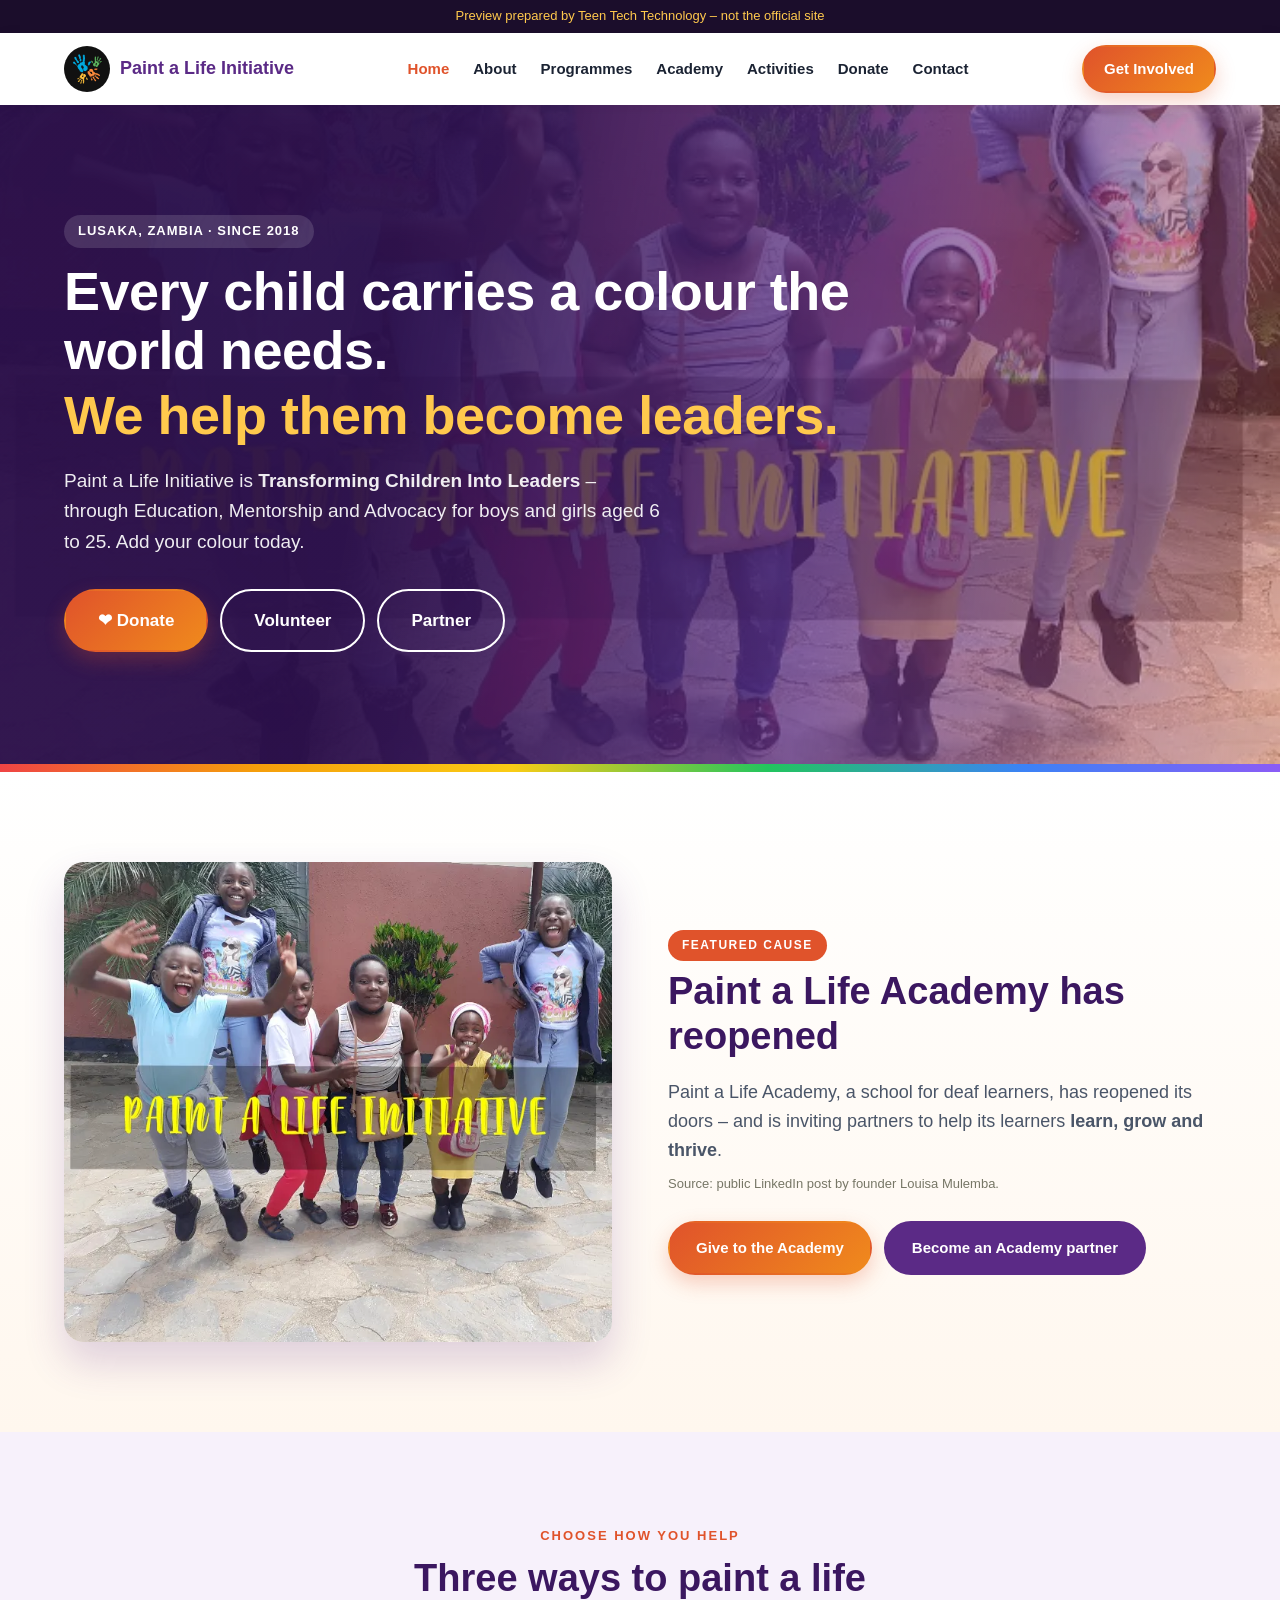
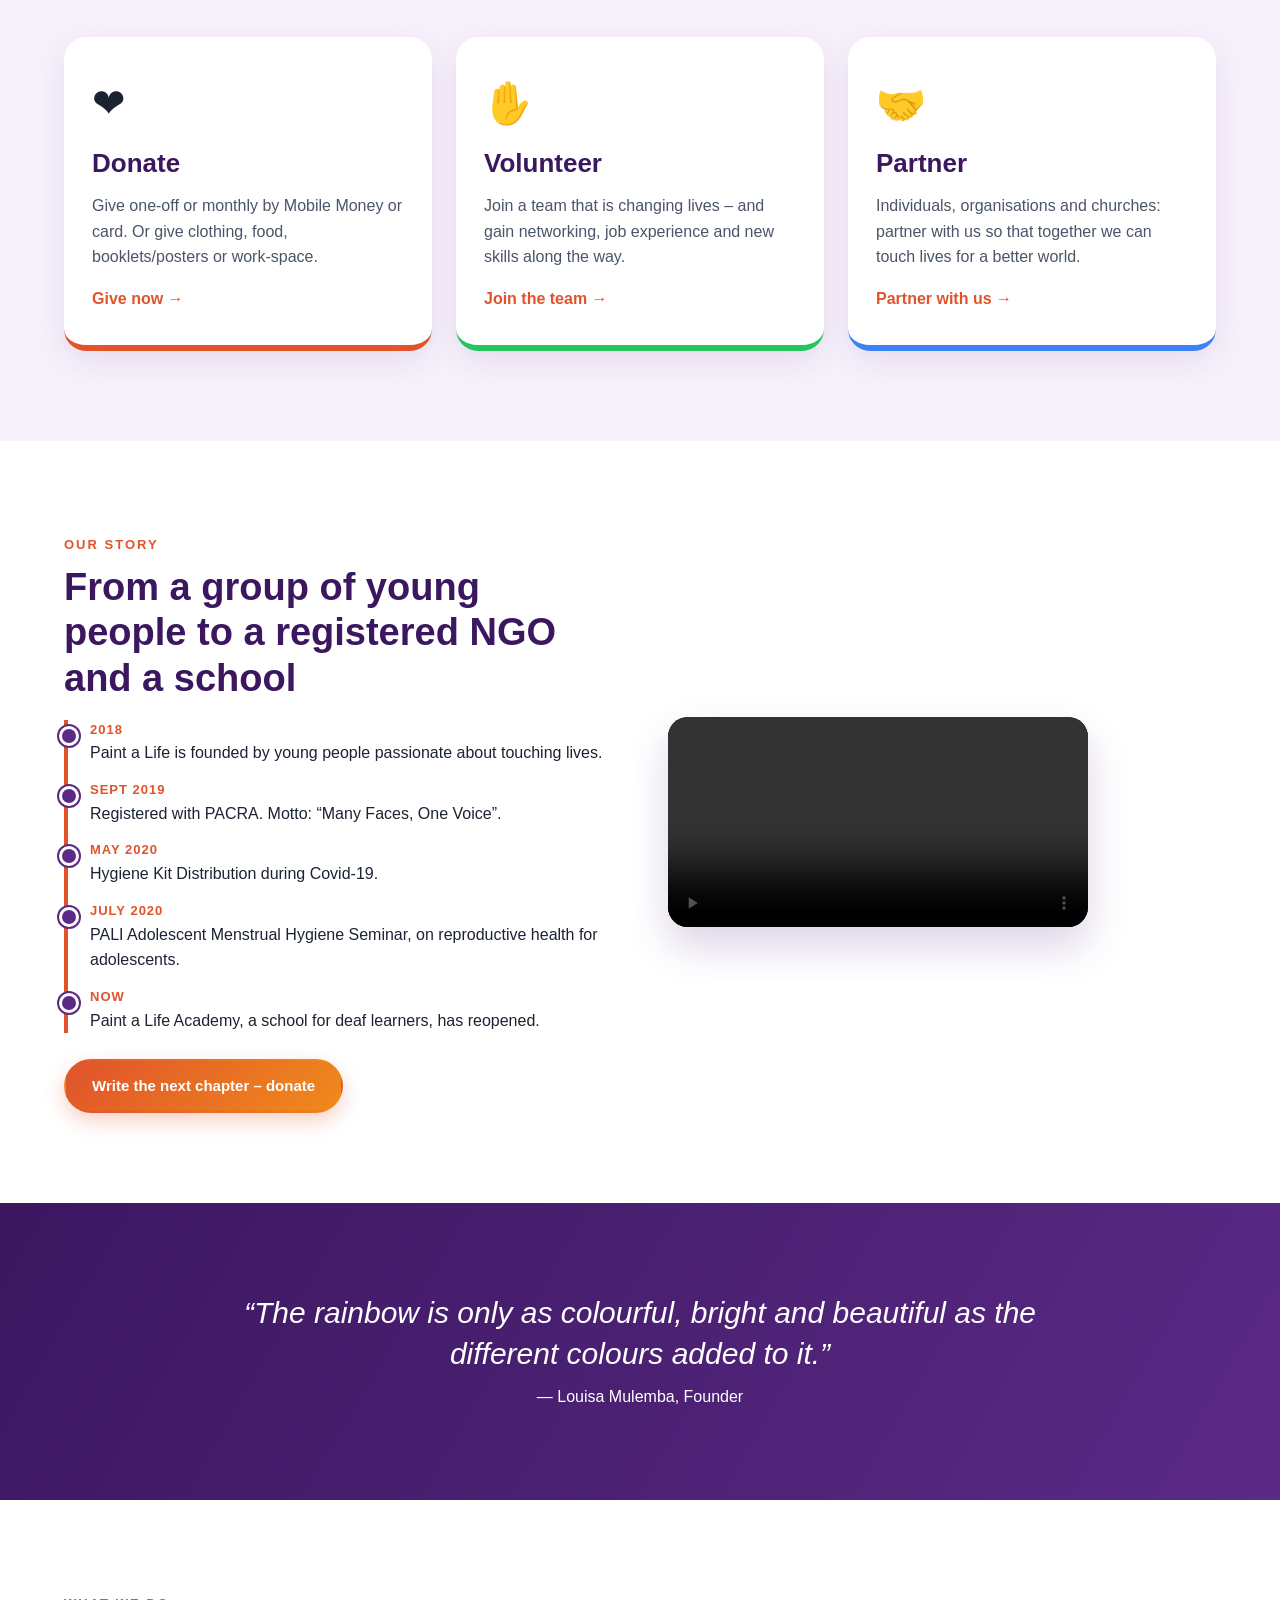
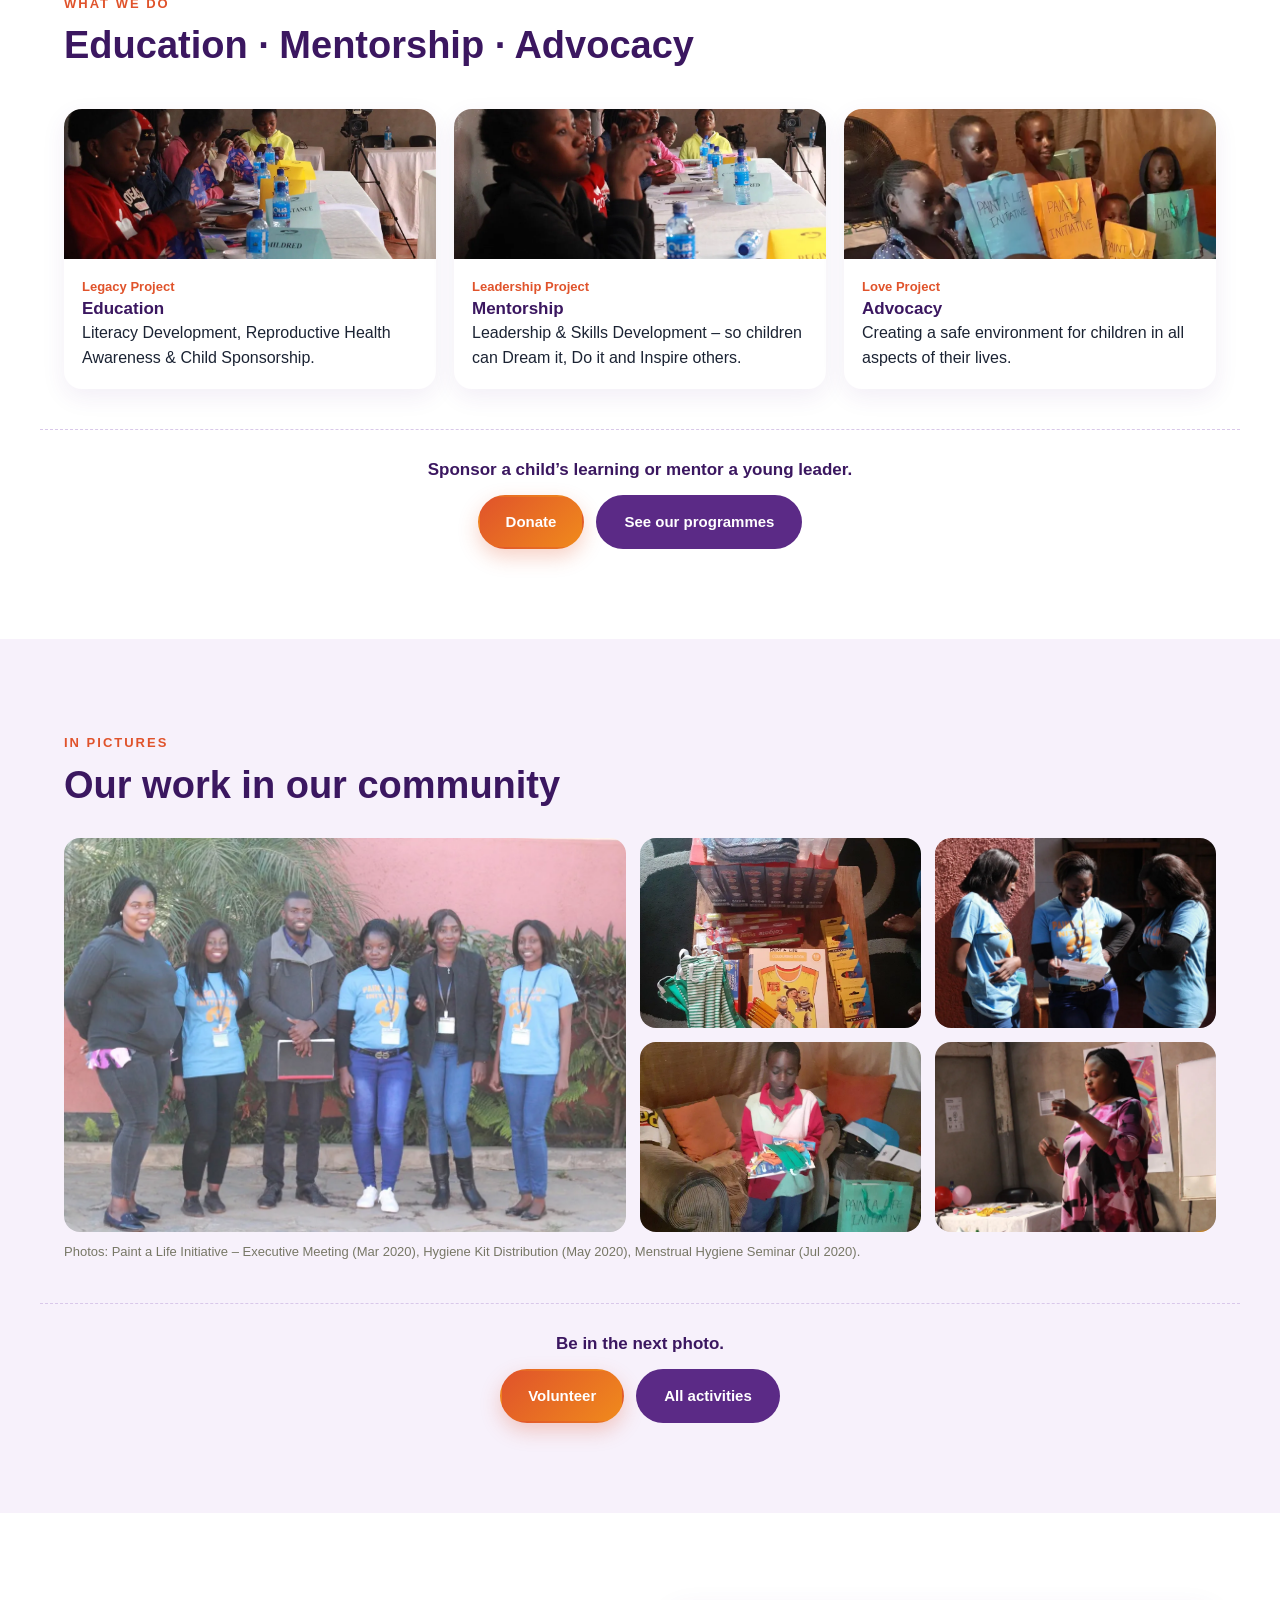
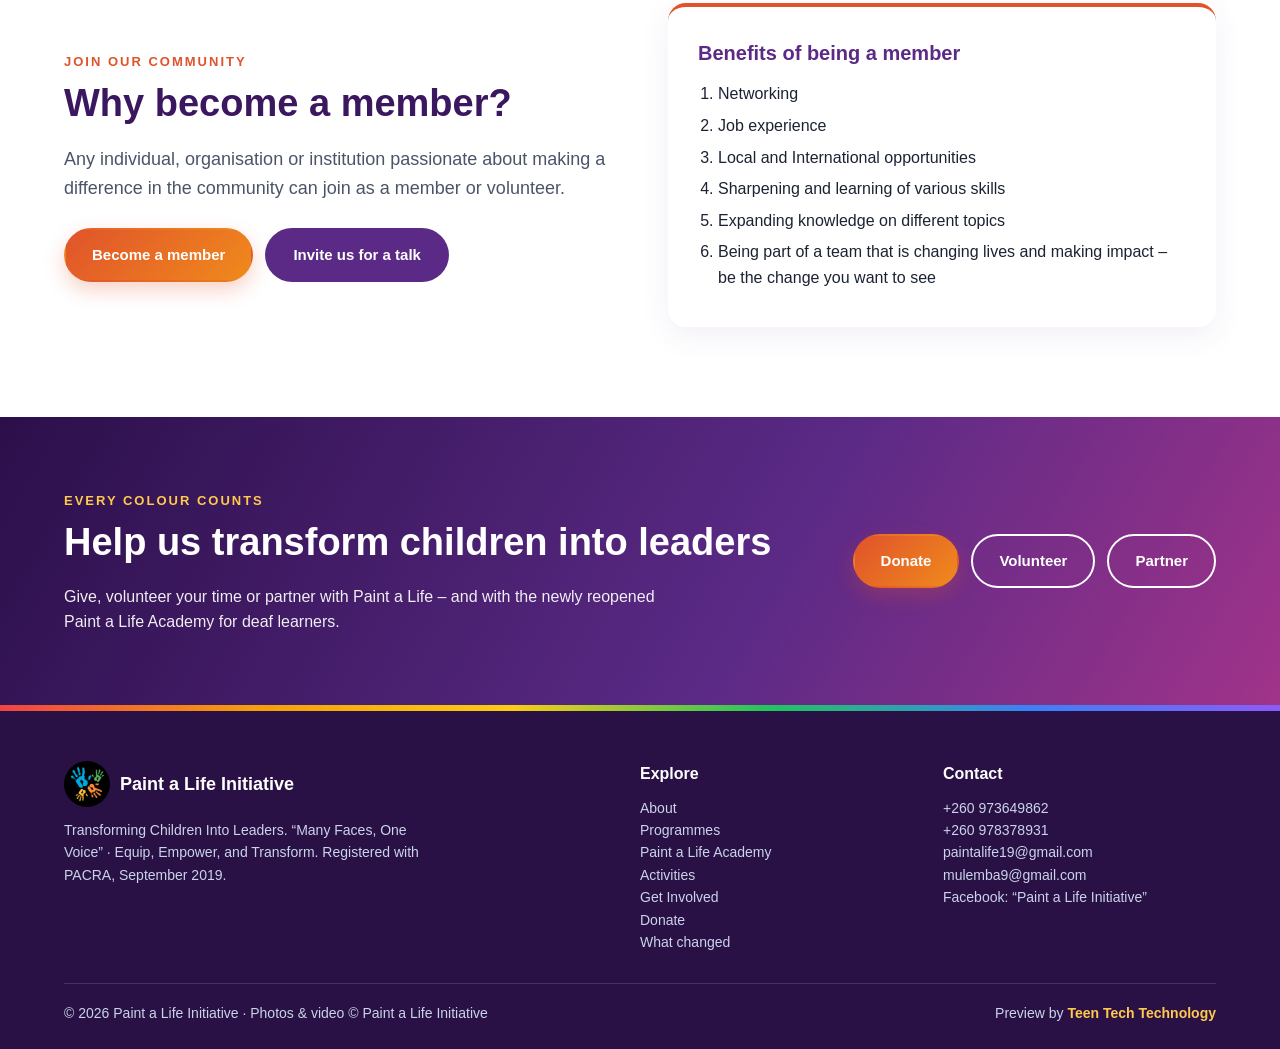
==== commit 7fa7c6ef: "Conversion-focused revision: CTAs, featured Academy cause, demo donation checkout (Lenco-ready)" ====
--- a/index.html
+++ b/index.html
@@ -3,7 +3,7 @@
 <title>Home | Paint a Life Initiative (Preview)</title><meta name="description" content="Paint a Life Initiative – Transforming Children Into Leaders. Lusaka, Zambia."><meta name="robots" content="noindex,nofollow">
 <meta name="theme-color" content="#5b2a86"><link rel="icon" type="image/png" href="img/logo.png"><link rel="stylesheet" href="style.css"></head><body>
 <div class="pbar">Preview prepared by Teen Tech Technology &ndash; not the official site</div>
-<nav><div class="w"><a class="brand" href="index.html"><img src="img/logo.png" alt="Paint a Life logo">Paint a Life Initiative</a>
+<nav><div class="w"><a class="brand" href="index.html"><img class="hand" src="img/logo.png" alt="Paint a Life logo">Paint a Life Initiative</a>
 <ul><li><a href="index.html" class="on">Home</a></li>
 <li><a href="about.html" class="">About</a></li>
 <li><a href="programmes.html" class="">Programmes</a></li>
@@ -11,35 +11,40 @@
 <li><a href="activities.html" class="">Activities</a></li>
 <li><a href="donate.html" class="">Donate</a></li>
 <li><a href="contact.html" class="">Contact</a></li></ul><a class="btn bc" href="get-involved.html" style="padding:10px 20px">Get Involved</a><button class="menu" aria-label="Menu" aria-expanded="false">&#9776;</button></div></nav>
-<main><header class="hero"><div class="w"><span class="tag">Lusaka, Zambia &middot; Founded 2018</span>
-<h1>Transforming Children <span>Into Leaders.</span></h1><p>A community of young people passionate about touching lives through Mentorship and Empowerment. Equip, Empower, and Transform.</p>
-<a class="btn bc" href="get-involved.html">Get Involved</a><a class="btn bo" href="donate.html">Donate</a></div></header>
-<section class="up"><div class="w two"><div><span class="k" style="color:#ffc94d">News</span><h2>Paint a Life Academy has reopened</h2>
-<p class="lead" style="color:#eee">Paint a Life Academy, a school for deaf learners, has reopened and is inviting partners to join the journey. #LearnGrowThrive</p><br>
-<a class="btn bc" href="academy.html">About the Academy</a> <a class="btn bo" href="get-involved.html">Become a partner</a></div>
-<div class="u"><span class="d">Partners wanted</span><h3>Learn. Grow. Thrive.</h3><p>Individuals, organisations and churches can partner with the Academy. <span class="fill">[Academy photo to be supplied by Louisa]</span></p></div></div></section>
-<section><div class="w two"><div><span class="k">About Us</span><h2>Our difference is what makes us beautiful</h2>
-<p class="lead">Paint a Life aims at providing access to relevant information that identifies and embraces the uniqueness of children and youths, creating an environment that will nurture and grow their skills so that, together, we can create a better world.</p><br><a class="btn bb" href="about.html">More about Paint a Life</a></div>
-<video class="vid" src="img/intro.mp4" autoplay muted loop playsinline controls aria-label="Paint a Life intro video"></video></div>
-<div class="w mvv"><div class="card"><h3>Our Mission</h3><p>To strengthen the leadership of children and youths to thrive in all aspects of their lives.</p></div>
-<div class="card"><h3>Our Vision</h3><p>To have a fully equipped and empowered generation of children and youths for personal and global development.</p></div>
-<div class="card"><h3>Core Values</h3><div class="vals"><span>Integrity</span><span>Accountability</span><span>Passion</span><span>Continuous Learning</span><span>Ownership</span><span>Teamwork</span></div></div></div></section>
-<section class="alt"><div class="w"><span class="k">What We Do</span><h2>Education &middot; Mentorship &middot; Advocacy</h2><div class="focus" style="grid-template-columns:repeat(3,1fr)">
-<div class="f"><img src="img/sem3.webp" alt="Seminar session"><div><b>01 &middot; Legacy Project</b><h3>Education</h3><p>Literacy Development, Reproductive Health Awareness &amp; Child Sponsorship</p></div></div>
-<div class="f"><img src="img/meet2.webp" alt="Team meeting"><div><b>02 &middot; Leadership Project</b><h3>Mentorship</h3><p>Leadership &amp; Skills Development</p></div></div>
-<div class="f"><img src="img/hyg1.webp" alt="Hygiene kit distribution" style="object-position:center 30%"><div><b>03 &middot; Love Project</b><h3>Advocacy</h3><p>Creating a safe environment for children in all aspects of their lives</p></div></div></div>
-<br><a class="btn bb" href="programmes.html">Our programmes</a></div></section>
-<section><div class="w"><span class="k">Our Journey</span><h2>Past activities</h2><div class="imp">
-<div class="im"><img src="img/meet1.webp" alt="PALI Executive Meeting"><div><h3>PALI Executive Meeting</h3><p>March 2020</p></div></div>
-<div class="im"><img src="img/hyg2.webp" alt="Hygiene kit distribution"><div><h3>Hygiene Kit Distribution During Covid-19</h3><p>May 2020</p></div></div>
-<div class="im"><img src="img/sem1.webp" alt="Menstrual hygiene seminar"><div><h3>PALI Adolescent Menstrual Hygiene Seminar</h3><p>July 2020</p></div></div>
-<div class="im"><img src="img/hero.webp" alt="Paint a Life children" style="object-position:center 45%"><div><h3>Now: Paint a Life Academy reopened</h3><p><span class="fill">[Add recent activities here]</span></p></div></div></div><p class="credit">Photos: Paint a Life Initiative (from their current website).</p>
-<br><a class="btn bb" href="activities.html">See all photos</a></div></section>
-<section class="alt"><div class="w two"><div><span class="k">Join Our Community</span><h2>Become a member, volunteer or partner</h2>
-<p class="lead">Paint a Life incorporates individuals, organisations and churches. Any individual, organisation or institution passionate about making a difference and bringing positive change that will impact a generation can join as a member or volunteer.</p><br>
-<a class="btn bc" href="get-involved.html">Join us</a> <a class="btn bb" href="contact.html">Invite us for talks / workshops</a></div>
+<main><header class="hero"><div class="w"><span class="tag">Lusaka, Zambia &middot; Since 2018</span>
+<h1>Every child carries a colour the world needs. <span>We help them become leaders.</span></h1>
+<p>Paint a Life Initiative is <b>Transforming Children Into Leaders</b> &ndash; through Education, Mentorship and Advocacy for boys and girls aged 6 to 25. Add your colour today.</p>
+<div class="acts"><a class="btn bc big" href="donate.html">&#10084; Donate</a><a class="btn bo big" href="get-involved.html?i=volunteer">Volunteer</a><a class="btn bo big" href="get-involved.html?i=partner">Partner</a></div></div></header>
+<section class="cause"><div class="w two"><img src="img/hero.webp" alt="Children with Paint a Life Initiative" class="cimg">
+<div><span class="badge">Featured cause</span><h2>Paint a Life Academy has reopened</h2>
+<p class="lead">Paint a Life Academy, a school for deaf learners, has reopened its doors &ndash; and is inviting partners to help its learners <b>learn, grow and thrive</b>.</p>
+<p class="credit">Source: public LinkedIn post by founder Louisa Mulemba.</p><br>
+<div class="acts"><a class="btn bc" href="donate.html?cause=academy">Give to the Academy</a><a class="btn bb" href="get-involved.html?i=academy">Become an Academy partner</a></div></div></div></section>
+<section class="alt"><div class="w"><div class="cta" style="text-align:center"><span class="k">Choose how you help</span><h2>Three ways to paint a life</h2></div>
+<div class="ways"><a class="way" href="donate.html"><span class="ic">&#10084;</span><h3>Donate</h3><p>Give one-off or monthly by Mobile Money or card. Or give clothing, food, booklets/posters or work-space.</p><b>Give now &rarr;</b></a>
+<a class="way" href="get-involved.html?i=volunteer"><span class="ic">&#9995;</span><h3>Volunteer</h3><p>Join a team that is changing lives &ndash; and gain networking, job experience and new skills along the way.</p><b>Join the team &rarr;</b></a>
+<a class="way" href="get-involved.html?i=partner"><span class="ic">&#129309;</span><h3>Partner</h3><p>Individuals, organisations and churches: partner with us so that together we can touch lives for a better world.</p><b>Partner with us &rarr;</b></a></div></div></section>
+<section><div class="w two"><div><span class="k">Our story</span><h2>From a group of young people to a registered NGO and a school</h2>
+<ul class="story"><li><b>2018</b>Paint a Life is founded by young people passionate about touching lives.</li><li><b>Sept 2019</b>Registered with PACRA. Motto: &ldquo;Many Faces, One Voice&rdquo;.</li>
+<li><b>May 2020</b>Hygiene Kit Distribution during Covid-19.</li><li><b>July 2020</b>PALI Adolescent Menstrual Hygiene Seminar, on reproductive health for adolescents.</li><li><b>Now</b>Paint a Life Academy, a school for deaf learners, has reopened.</li></ul>
+<div class="acts"><a class="btn bc" href="donate.html">Write the next chapter &ndash; donate</a></div></div>
+<video class="vid" src="img/intro.mp4" autoplay muted loop playsinline controls aria-label="Paint a Life intro video"></video></div></section>
+<section class="up"><div class="w cta"><p class="quote">&ldquo;The rainbow is only as colourful, bright and beautiful as the different colours added to it.&rdquo;</p><p>&mdash; Louisa Mulemba, Founder</p></div></section>
+<section><div class="w"><span class="k">What we do</span><h2>Education &middot; Mentorship &middot; Advocacy</h2><div class="focus" style="grid-template-columns:repeat(3,1fr)">
+<div class="f"><img src="img/sem3.webp" alt="Seminar session"><div><b>Legacy Project</b><h3>Education</h3><p>Literacy Development, Reproductive Health Awareness &amp; Child Sponsorship.</p></div></div>
+<div class="f"><img src="img/sem7.webp" alt="Mentorship session"><div><b>Leadership Project</b><h3>Mentorship</h3><p>Leadership &amp; Skills Development &ndash; so children can Dream it, Do it and Inspire others.</p></div></div>
+<div class="f"><img src="img/hyg1.webp" alt="Hygiene kit distribution" style="object-position:center 30%"><div><b>Love Project</b><h3>Advocacy</h3><p>Creating a safe environment for children in all aspects of their lives.</p></div></div></div></div>
+<div class="w nudge"><p>Sponsor a child&rsquo;s learning or mentor a young leader.</p><a class="btn bc" href="donate.html">Donate</a><a class="btn bb" href="programmes.html">See our programmes</a></div></section>
+<section class="alt"><div class="w"><span class="k">In pictures</span><h2>Our work in our community</h2>
+<div class="mosaic"><img src="img/sem1.webp" alt="Seminar team"><img src="img/hyg2.webp" alt="Hygiene kit distribution"><img src="img/sem4.webp" alt="Seminar"><img src="img/hyg4.webp" alt="Hygiene kits"><img src="img/sem5.webp" alt="Health seminar"></div>
+<p class="credit">Photos: Paint a Life Initiative &ndash; Executive Meeting (Mar 2020), Hygiene Kit Distribution (May 2020), Menstrual Hygiene Seminar (Jul 2020).</p></div>
+<div class="w nudge"><p>Be in the next photo.</p><a class="btn bc" href="get-involved.html?i=volunteer">Volunteer</a><a class="btn bb" href="activities.html">All activities</a></div></section>
+<section><div class="w two"><div><span class="k">Join our community</span><h2>Why become a member?</h2><p class="lead">Any individual, organisation or institution passionate about making a difference in the community can join as a member or volunteer.</p><br>
+<div class="acts"><a class="btn bc" href="get-involved.html?i=member">Become a member</a><a class="btn bb" href="get-involved.html?i=invite">Invite us for a talk</a></div></div>
 <div class="card"><h3>Benefits of being a member</h3><ol class="list"><li>Networking</li><li>Job experience</li><li>Local and International opportunities</li><li>Sharpening and learning of various skills</li><li>Expanding knowledge on different topics</li><li>Being part of a team that is changing lives and making impact &ndash; be the change you want to see</li></ol></div></div></section>
-<section class="up"><div class="w cta"><h2>Help paint a life</h2><p class="lead" style="margin:0 auto 20px;color:#eee">Donate money, clothing, food, booklets/posters, work-space and more.</p><a class="btn bc" href="donate.html">Donate</a><a class="btn bo" href="get-involved.html">Volunteer</a></div></section></main><div class="rb"></div>
+<section class="final"><div class="w"><div><span class="k" style="color:#ffc94d">Every colour counts</span><h2>Help us transform children into leaders</h2><p>Give, volunteer your time or partner with Paint a Life &ndash; and with the newly reopened Paint a Life Academy for deaf learners.</p></div>
+<div class="acts"><a class="btn bc" href="donate.html">Donate</a><a class="btn bo" href="get-involved.html?i=volunteer">Volunteer</a><a class="btn bo" href="get-involved.html?i=partner">Partner</a></div></div></section>
+<a class="sdon" href="donate.html">&#10084; Donate</a></main><div class="rb"></div>
 <footer><div class="w"><div class="fg"><div><a class="brand" href="index.html" style="color:#fff"><img src="img/logo.png" alt="">Paint a Life Initiative</a>
 <p style="margin-top:12px;font-size:14px;max-width:380px">Transforming Children Into Leaders. &ldquo;Many Faces, One Voice&rdquo; &middot; Equip, Empower, and Transform. Registered with PACRA, September 2019.</p></div>
 <div><h4>Explore</h4><a href="about.html">About</a><a href="programmes.html">Programmes</a><a href="academy.html">Paint a Life Academy</a><a href="activities.html">Activities</a><a href="get-involved.html">Get Involved</a><a href="donate.html">Donate</a><a href="what-changed.html">What changed</a></div>
--- a/style.css
+++ b/style.css
@@ -885,3 +885,56 @@
 .cmp td,.cmp th{padding:14px;border-bottom:1px solid #eee;text-align:left;vertical-align:top}.cmp th{background:var(--b);color:#fff}
 .cmp td:first-child{color:#8a2b17}.cmp td:last-child{color:#14632f}
 @media (max-width:900px){.tl,.pay{grid-template-columns:1fr}.cmp td,.cmp th{padding:10px;font-size:14px}.brand{font-size:16px}.gal img{height:150px}}
+
+/* ---------- v3: conversion & brand ---------- */
+:root{--o:#f08a1c}
+.hero{background:linear-gradient(100deg,#2b0f4af5 30%,#5b2a86b0 65%,#e0532b55),url(img/hero.webp) center 45%/cover;padding:110px 0 120px;position:relative}
+.hero::after{content:"";position:absolute;left:0;right:0;bottom:0;height:8px;background:linear-gradient(90deg,#ef4444,#f59e0b,#facc15,#22c55e,#3b82f6,#8b5cf6)}
+.hero h1{font-size:54px;max-width:860px;letter-spacing:-.5px}.hero h1 span{display:block;margin-top:6px}
+.acts{display:flex;flex-wrap:wrap;gap:12px}.acts .btn{margin:0}.btn.big{padding:16px 32px;font-size:17px}
+.bc{background:linear-gradient(135deg,#e0532b,#f08a1c);box-shadow:0 8px 20px #e0532b44}
+.bo2{border:2px solid var(--b);color:var(--b);background:#fff}
+.brand img.hand{background:#111;padding:3px}
+.cause{background:linear-gradient(180deg,#fff,#fff7ee)}.cimg{border-radius:24px;max-height:480px;width:100%;object-fit:cover;object-position:center 45%;box-shadow:0 20px 50px #5b2a8644}
+.badge{display:inline-block;background:#e0532b;color:#fff;font-weight:700;font-size:12px;letter-spacing:1.5px;text-transform:uppercase;padding:6px 14px;border-radius:20px}
+.ways{display:grid;grid-template-columns:repeat(3,1fr);gap:24px;margin-top:36px}
+.way{background:#fff;border-radius:22px;padding:34px 28px;text-decoration:none;color:var(--t);box-shadow:0 10px 30px #5b2a861a;border-bottom:6px solid var(--c);transition:transform .2s,box-shadow .2s}
+.way:nth-child(2){border-color:#22c55e}.way:nth-child(3){border-color:#3b82f6}.way:hover{transform:translateY(-6px);box-shadow:0 18px 40px #5b2a8630}
+.way .ic{font-size:40px;display:block;margin-bottom:8px}.way h3{font-size:26px;color:var(--bd)}.way p{color:#4a5568;margin:8px 0 16px}.way b{color:var(--c)}
+.story{list-style:none;margin:18px 0 26px;border-left:4px solid var(--c);padding-left:22px}
+.story li{margin-bottom:14px;position:relative}.story li::before{content:"";position:absolute;left:-31px;top:6px;width:14px;height:14px;border-radius:50%;background:var(--b);border:3px solid #fff;box-shadow:0 0 0 2px var(--b)}
+.story b{display:block;color:var(--c);font-size:13px;letter-spacing:1px;text-transform:uppercase}
+.quote{font-size:30px;font-style:italic;max-width:860px;margin:0 auto 10px;line-height:1.35}
+.mosaic{display:grid;grid-template-columns:2fr 1fr 1fr;grid-auto-rows:190px;gap:14px;margin-top:30px}
+.mosaic img{width:100%;height:100%;object-fit:cover;border-radius:16px}.mosaic img:first-child{grid-row:span 2}
+.nudge{display:flex;flex-wrap:wrap;align-items:center;gap:12px;justify-content:center;margin-top:40px;padding-top:26px;border-top:1px dashed #d9c8ea;text-align:center}
+.nudge p{font-weight:700;color:var(--bd);width:100%;font-size:17px}.nudge .btn{margin:0}
+.final{background:linear-gradient(120deg,#2b0f4a,#5b2a86 60%,#a1338a);color:#fff;padding:70px 0}
+.final .w{display:flex;gap:30px;align-items:center;justify-content:space-between;flex-wrap:wrap}.final h2{color:#fff}.final p{max-width:620px;opacity:.92}
+.sdon{display:none}
+/* donate flow */
+.dgrid{display:grid;grid-template-columns:1fr 1.05fr;gap:44px;align-items:start}
+.trust{display:flex;flex-wrap:wrap;gap:8px;margin-top:16px}.trust span{background:var(--l);color:var(--b);font-weight:700;font-size:13px;padding:6px 12px;border-radius:20px}
+.dform{border-top:6px solid var(--c);scroll-margin-top:90px}
+.steps{display:flex;gap:6px;margin-bottom:10px}.steps span{flex:1;text-align:center;font-size:13px;font-weight:700;padding:7px 4px;border-radius:20px;background:#eee;color:#888}.steps span.on{background:var(--b);color:#fff}
+.seg,.amts,.pm{display:grid;gap:10px;margin-top:14px}.seg{grid-template-columns:1fr 1fr}.amts{grid-template-columns:repeat(5,1fr)}.pm{grid-template-columns:repeat(3,1fr)}
+.seg label,.amts label,.pm label{margin:0;cursor:pointer}.seg input,.amts input,.pm input{position:absolute;opacity:0;width:1px;height:1px}
+.seg span,.amts span,.pm span{display:block;text-align:center;padding:14px 6px;border:2px solid #ddd2e8;border-radius:12px;font-weight:700;font-size:15px}
+input:checked+span{border-color:var(--c);background:#fff3ea;color:#b8411f}input:focus-visible+span{outline:3px solid #3b82f6}
+.full{width:100%;margin-top:18px;text-align:center}.nav2{display:flex;justify-content:space-between;gap:10px;margin-top:18px}
+.chk{display:flex;gap:8px;align-items:center;font-weight:500}.chk input{width:auto}
+.sum{background:var(--l);padding:12px 14px;border-radius:10px;font-weight:700;color:var(--bd)}
+.demo-tag{text-align:center;font-size:12px;font-weight:800;letter-spacing:1.5px;color:#b3261e;margin-top:12px}
+.done{text-align:center}.tick{width:70px;height:70px;border-radius:50%;background:#22c55e;color:#fff;font-size:38px;line-height:70px;margin:0 auto 12px}
+.warn{background:#fde8e6;border:2px solid #b3261e;color:#7a1a13;padding:12px;border-radius:10px;margin:14px 0}
+small,.small{font-size:13px;color:#667;display:block;margin-top:6px}
+@media (max-width:900px){
+ .hero{padding:60px 0 70px}.hero h1{font-size:34px}.btn.big{padding:14px 22px;font-size:16px}.hero .acts .btn{flex:1 1 30%;text-align:center;padding-left:10px;padding-right:10px}
+ .ways,.dgrid{grid-template-columns:1fr}.quote{font-size:22px}
+ .mosaic{grid-template-columns:1fr 1fr;grid-auto-rows:140px}.mosaic img:first-child{grid-column:span 2;grid-row:span 1}
+ .amts{grid-template-columns:repeat(3,1fr)}
+ .sdon{display:block;position:fixed;left:16px;right:16px;bottom:14px;z-index:50;text-align:center;background:linear-gradient(135deg,#e0532b,#f08a1c);color:#fff;font-weight:800;font-size:17px;padding:14px;border-radius:40px;text-decoration:none;box-shadow:0 10px 30px #0005}
+ body{padding-bottom:78px}
+ nav .btn.bc{display:none}
+}
+[hidden]{display:none!important}
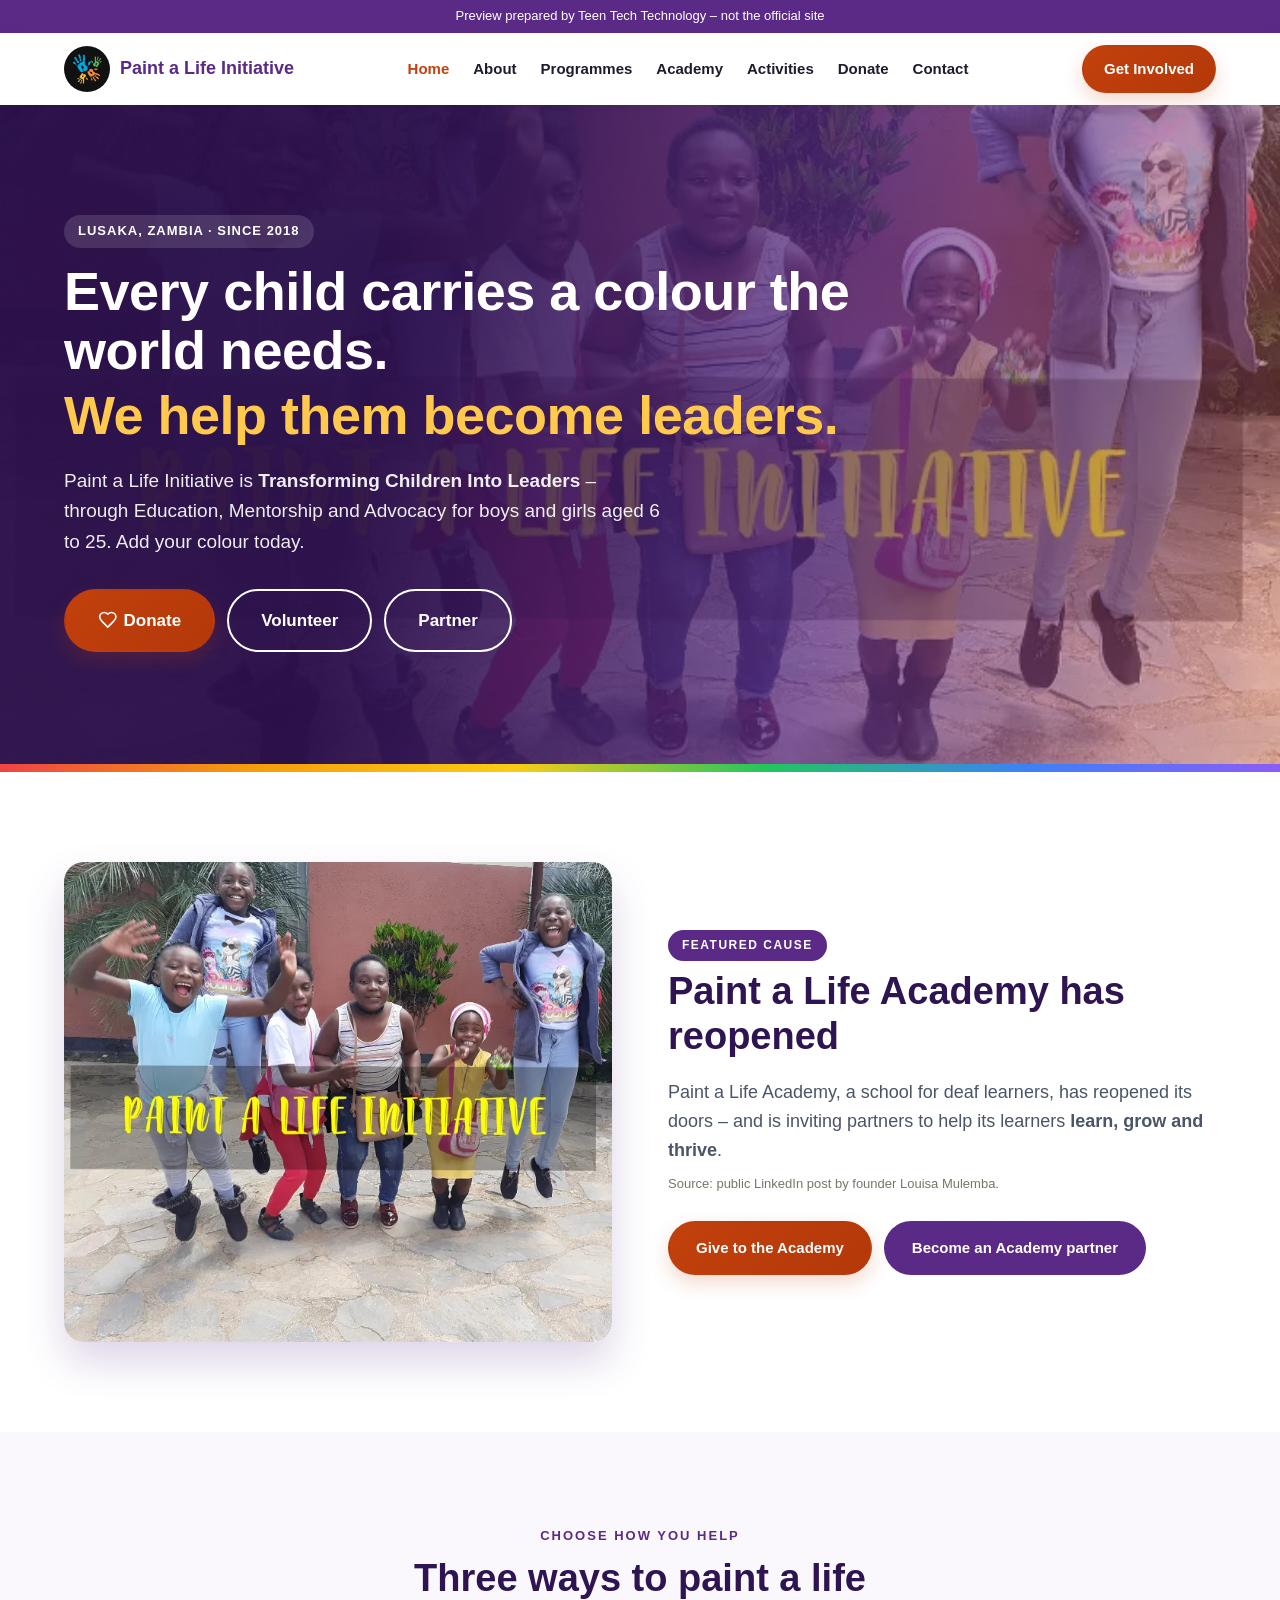
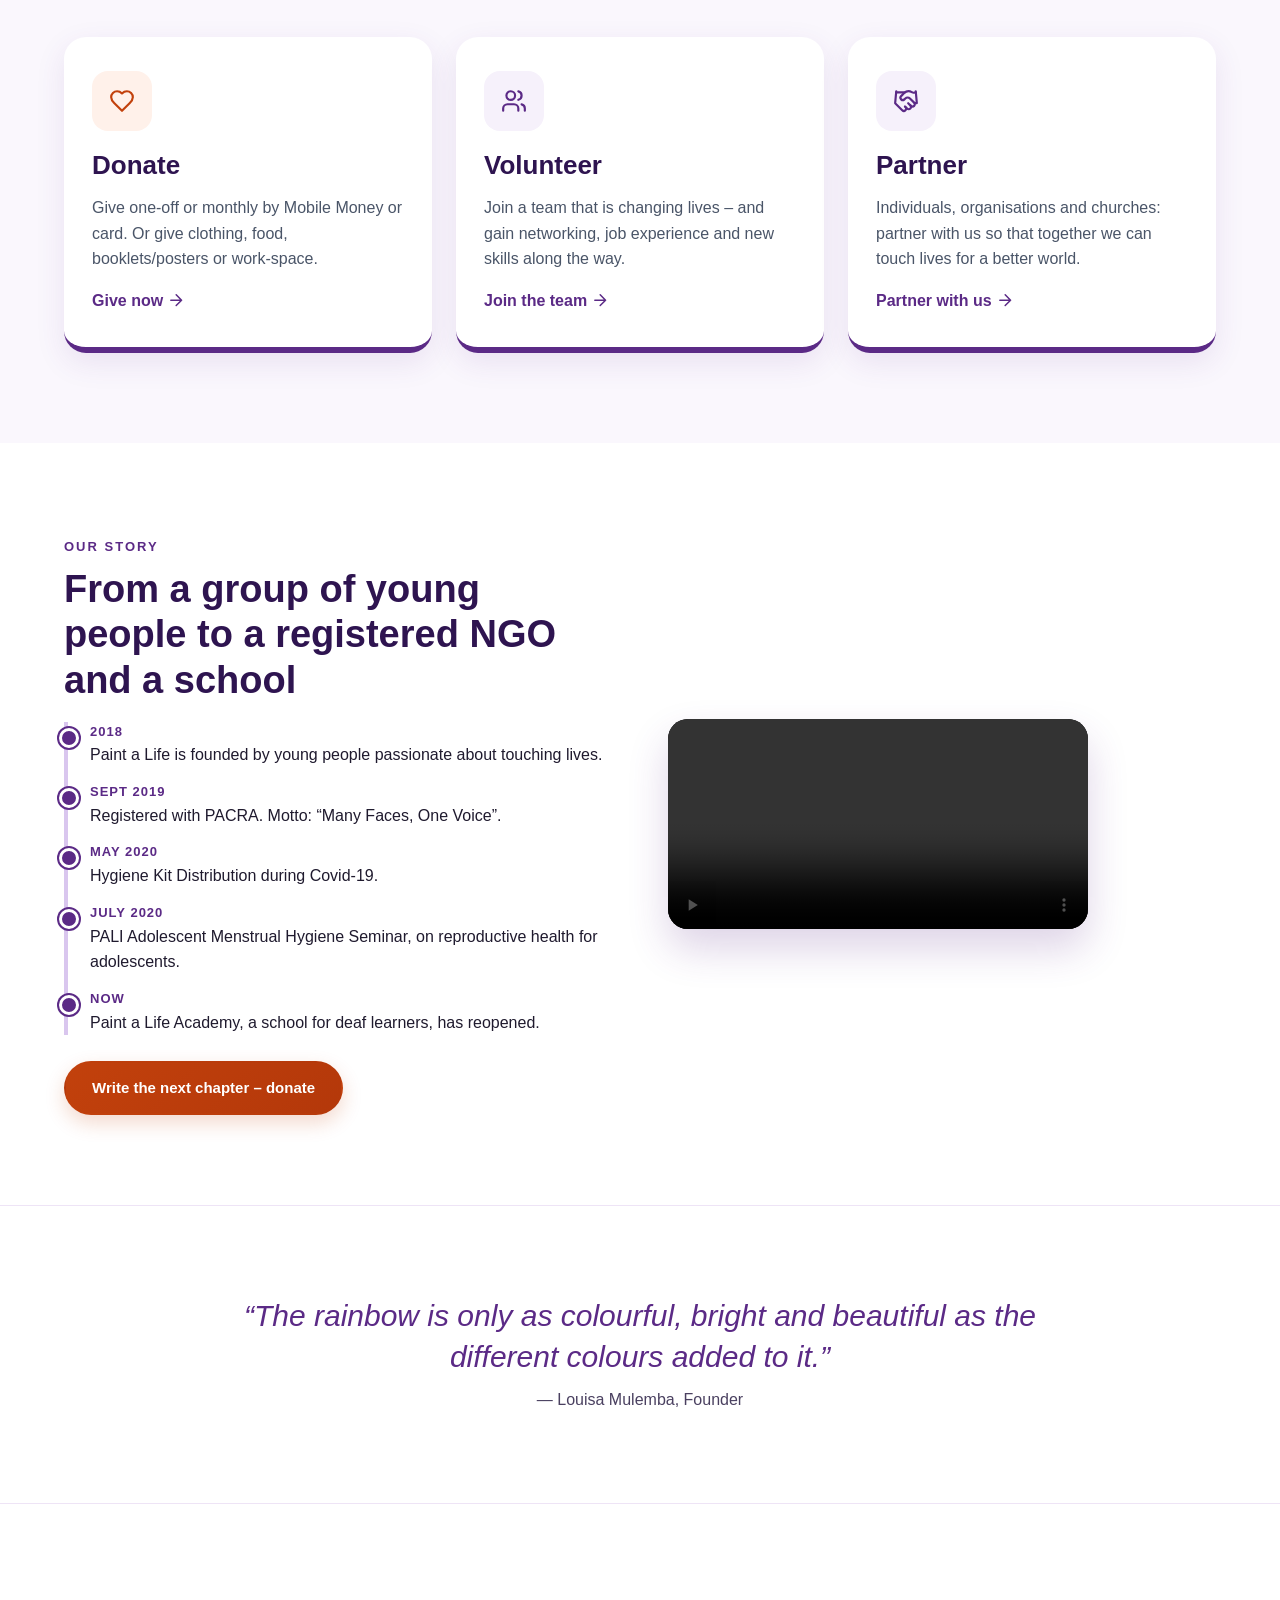
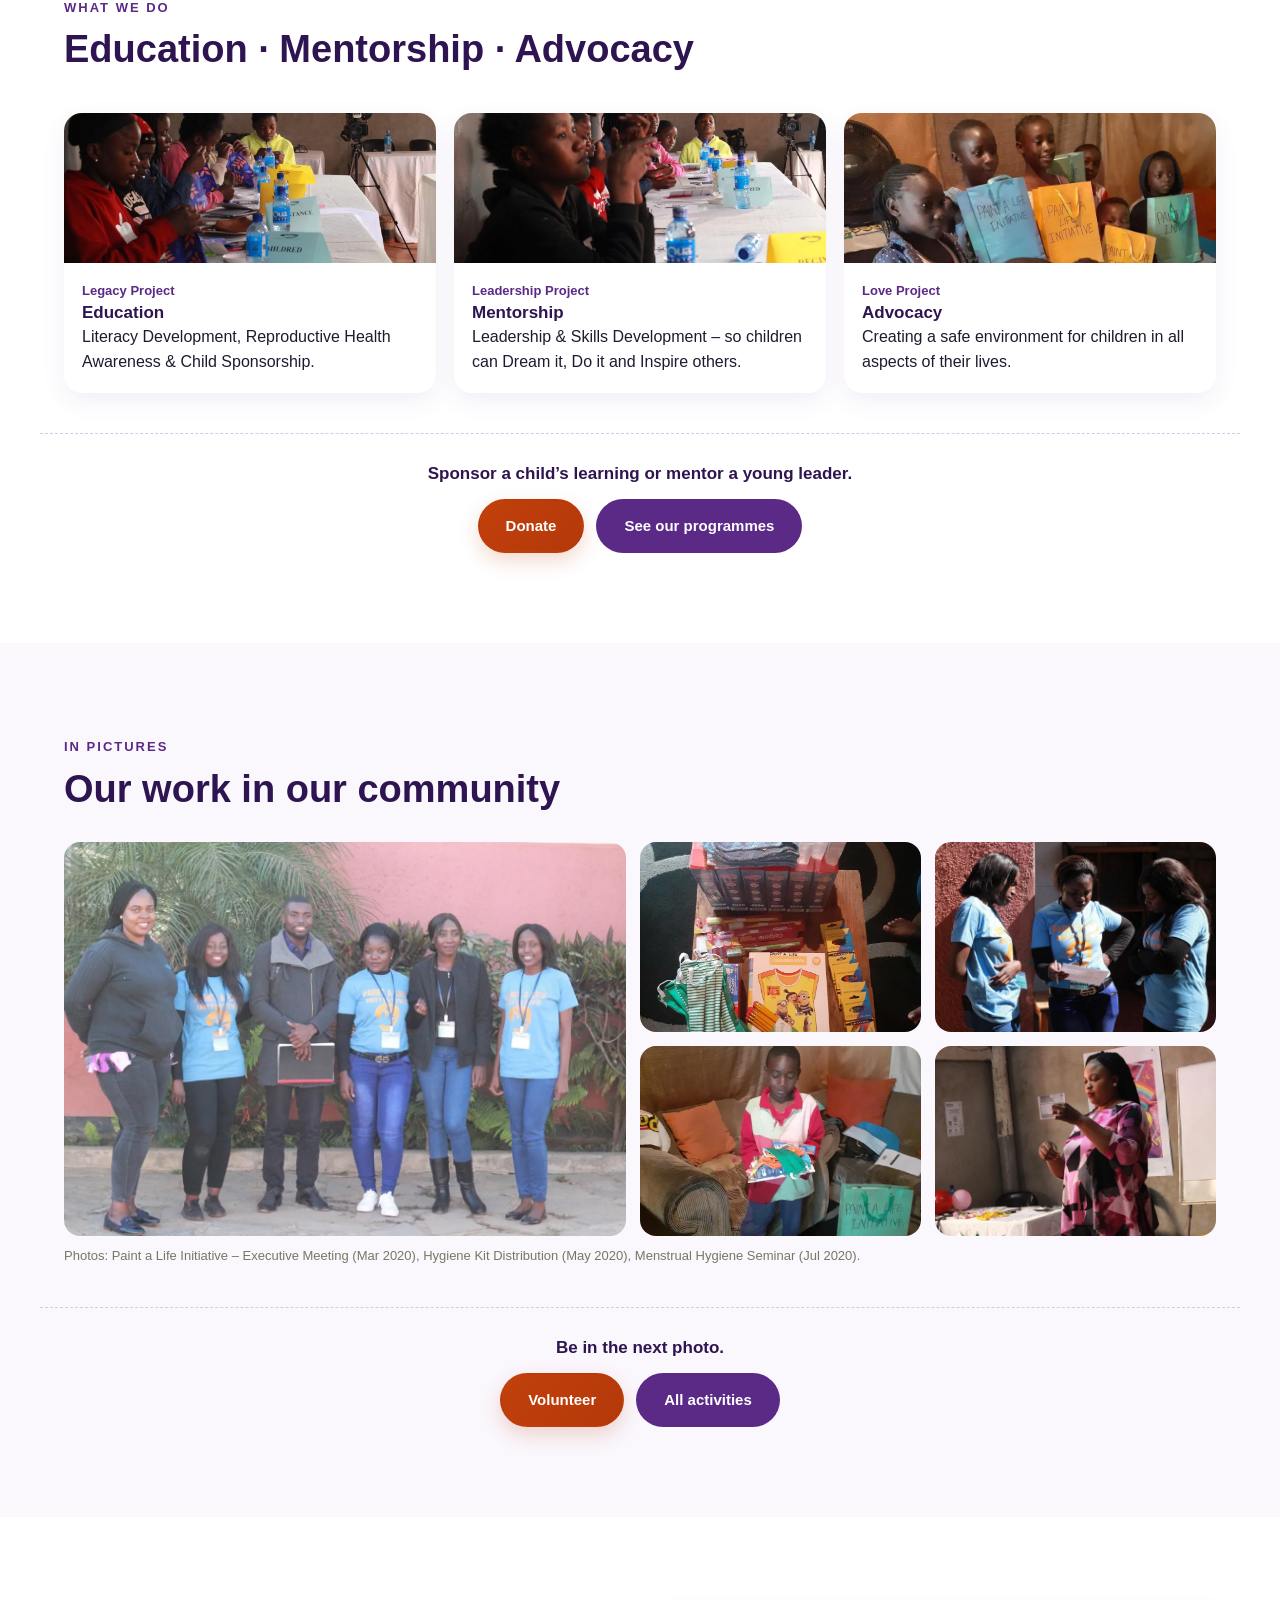
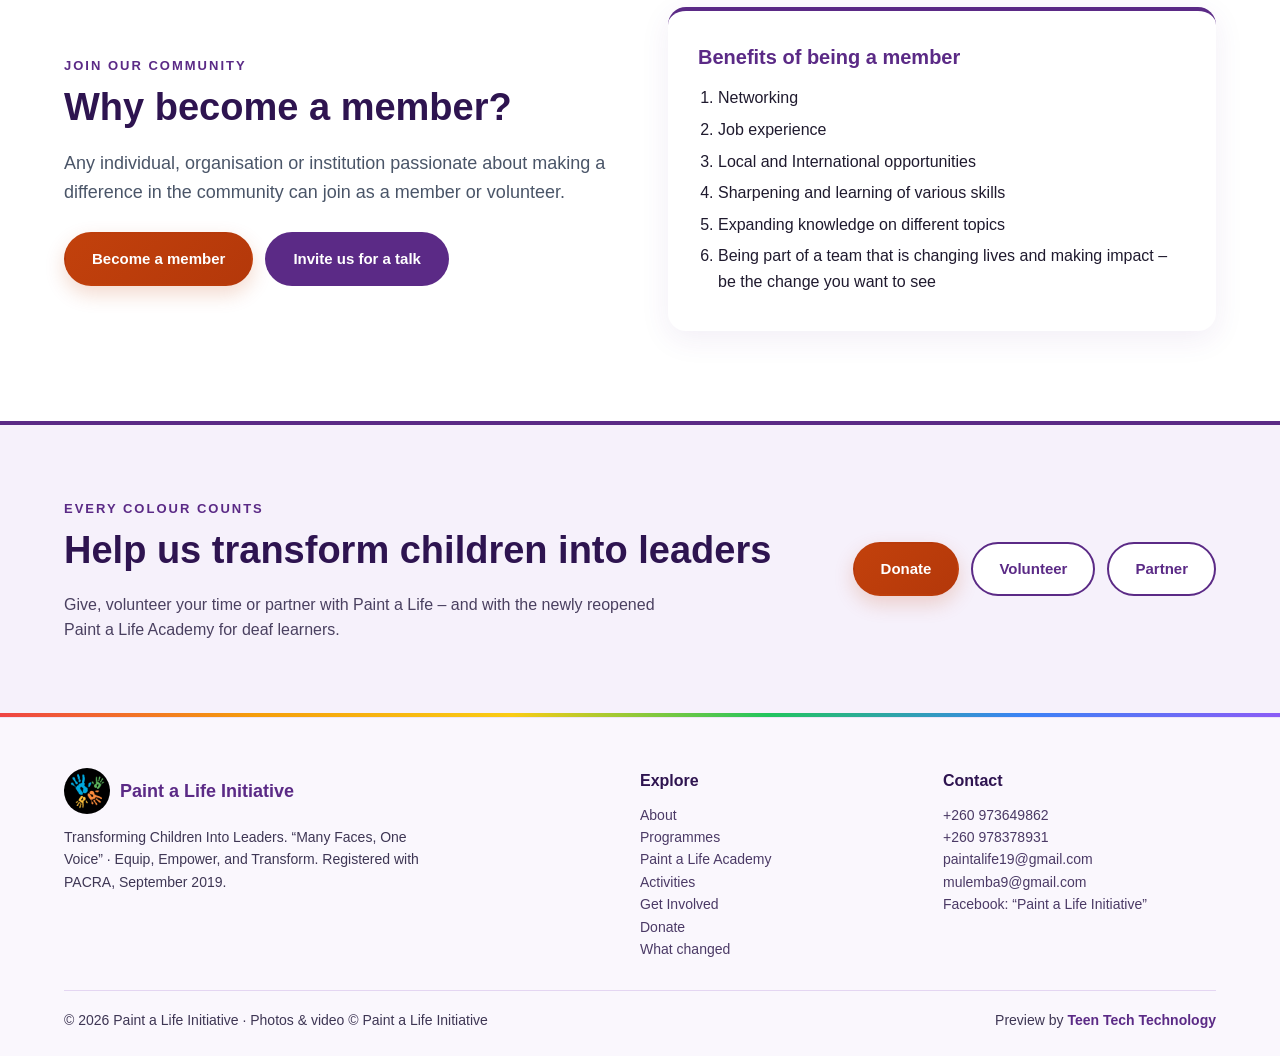
==== commit f163c3e5: "SVG icons instead of emoji; white + purple palette with AA contrast" ====
--- a/index.html
+++ b/index.html
@@ -10,20 +10,20 @@
 <li><a href="academy.html" class="">Academy</a></li>
 <li><a href="activities.html" class="">Activities</a></li>
 <li><a href="donate.html" class="">Donate</a></li>
-<li><a href="contact.html" class="">Contact</a></li></ul><a class="btn bc" href="get-involved.html" style="padding:10px 20px">Get Involved</a><button class="menu" aria-label="Menu" aria-expanded="false">&#9776;</button></div></nav>
+<li><a href="contact.html" class="">Contact</a></li></ul><a class="btn bc" href="get-involved.html" style="padding:10px 20px">Get Involved</a><button class="menu" aria-label="Menu" aria-expanded="false"><svg class="ico lg" viewBox="0 0 24 24" aria-hidden="true" focusable="false"><path d="M4 6h16M4 12h16M4 18h16"/></svg></button></div></nav>
 <main><header class="hero"><div class="w"><span class="tag">Lusaka, Zambia &middot; Since 2018</span>
 <h1>Every child carries a colour the world needs. <span>We help them become leaders.</span></h1>
 <p>Paint a Life Initiative is <b>Transforming Children Into Leaders</b> &ndash; through Education, Mentorship and Advocacy for boys and girls aged 6 to 25. Add your colour today.</p>
-<div class="acts"><a class="btn bc big" href="donate.html">&#10084; Donate</a><a class="btn bo big" href="get-involved.html?i=volunteer">Volunteer</a><a class="btn bo big" href="get-involved.html?i=partner">Partner</a></div></div></header>
+<div class="acts"><a class="btn bc big" href="donate.html"><svg class="ico" viewBox="0 0 24 24" aria-hidden="true" focusable="false"><path d="M19 14c1.49-1.46 3-3.21 3-5.5A5.5 5.5 0 0 0 16.5 3c-1.76 0-3 .5-4.5 2-1.5-1.5-2.74-2-4.5-2A5.5 5.5 0 0 0 2 8.5c0 2.3 1.5 4.05 3 5.5l7 7Z"/></svg>Donate</a><a class="btn bo big" href="get-involved.html?i=volunteer">Volunteer</a><a class="btn bo big" href="get-involved.html?i=partner">Partner</a></div></div></header>
 <section class="cause"><div class="w two"><img src="img/hero.webp" alt="Children with Paint a Life Initiative" class="cimg">
 <div><span class="badge">Featured cause</span><h2>Paint a Life Academy has reopened</h2>
 <p class="lead">Paint a Life Academy, a school for deaf learners, has reopened its doors &ndash; and is inviting partners to help its learners <b>learn, grow and thrive</b>.</p>
 <p class="credit">Source: public LinkedIn post by founder Louisa Mulemba.</p><br>
 <div class="acts"><a class="btn bc" href="donate.html?cause=academy">Give to the Academy</a><a class="btn bb" href="get-involved.html?i=academy">Become an Academy partner</a></div></div></div></section>
 <section class="alt"><div class="w"><div class="cta" style="text-align:center"><span class="k">Choose how you help</span><h2>Three ways to paint a life</h2></div>
-<div class="ways"><a class="way" href="donate.html"><span class="ic">&#10084;</span><h3>Donate</h3><p>Give one-off or monthly by Mobile Money or card. Or give clothing, food, booklets/posters or work-space.</p><b>Give now &rarr;</b></a>
-<a class="way" href="get-involved.html?i=volunteer"><span class="ic">&#9995;</span><h3>Volunteer</h3><p>Join a team that is changing lives &ndash; and gain networking, job experience and new skills along the way.</p><b>Join the team &rarr;</b></a>
-<a class="way" href="get-involved.html?i=partner"><span class="ic">&#129309;</span><h3>Partner</h3><p>Individuals, organisations and churches: partner with us so that together we can touch lives for a better world.</p><b>Partner with us &rarr;</b></a></div></div></section>
+<div class="ways"><a class="way" href="donate.html"><span class="ic"><svg class="ico lg" viewBox="0 0 24 24" aria-hidden="true" focusable="false"><path d="M19 14c1.49-1.46 3-3.21 3-5.5A5.5 5.5 0 0 0 16.5 3c-1.76 0-3 .5-4.5 2-1.5-1.5-2.74-2-4.5-2A5.5 5.5 0 0 0 2 8.5c0 2.3 1.5 4.05 3 5.5l7 7Z"/></svg></span><h3>Donate</h3><p>Give one-off or monthly by Mobile Money or card. Or give clothing, food, booklets/posters or work-space.</p><b>Give now<svg class="ico" viewBox="0 0 24 24" aria-hidden="true" focusable="false"><path d="M5 12h14M12 5l7 7-7 7"/></svg></b></a>
+<a class="way" href="get-involved.html?i=volunteer"><span class="ic"><svg class="ico lg" viewBox="0 0 24 24" aria-hidden="true" focusable="false"><path d="M16 21v-2a4 4 0 0 0-4-4H6a4 4 0 0 0-4 4v2"/><circle cx="9" cy="7" r="4"/><path d="M22 21v-2a4 4 0 0 0-3-3.87"/><path d="M16 3.13a4 4 0 0 1 0 7.75"/></svg></span><h3>Volunteer</h3><p>Join a team that is changing lives &ndash; and gain networking, job experience and new skills along the way.</p><b>Join the team<svg class="ico" viewBox="0 0 24 24" aria-hidden="true" focusable="false"><path d="M5 12h14M12 5l7 7-7 7"/></svg></b></a>
+<a class="way" href="get-involved.html?i=partner"><span class="ic"><svg class="ico lg" viewBox="0 0 24 24" aria-hidden="true" focusable="false"><path d="m11 17 2 2a1 1 0 1 0 3-3"/><path d="m14 14 2.5 2.5a1 1 0 1 0 3-3l-3.88-3.88a3 3 0 0 0-4.24 0l-.88.88a1 1 0 1 1-3-3l2.81-2.81a5.79 5.79 0 0 1 7.06-.87l.47.28a2 2 0 0 0 1.42.25L21 4"/><path d="m21 3 1 11h-2"/><path d="M3 3 2 14l6.5 6.5a1 1 0 1 0 3-3"/><path d="M3 4h8"/></svg></span><h3>Partner</h3><p>Individuals, organisations and churches: partner with us so that together we can touch lives for a better world.</p><b>Partner with us<svg class="ico" viewBox="0 0 24 24" aria-hidden="true" focusable="false"><path d="M5 12h14M12 5l7 7-7 7"/></svg></b></a></div></div></section>
 <section><div class="w two"><div><span class="k">Our story</span><h2>From a group of young people to a registered NGO and a school</h2>
 <ul class="story"><li><b>2018</b>Paint a Life is founded by young people passionate about touching lives.</li><li><b>Sept 2019</b>Registered with PACRA. Motto: &ldquo;Many Faces, One Voice&rdquo;.</li>
 <li><b>May 2020</b>Hygiene Kit Distribution during Covid-19.</li><li><b>July 2020</b>PALI Adolescent Menstrual Hygiene Seminar, on reproductive health for adolescents.</li><li><b>Now</b>Paint a Life Academy, a school for deaf learners, has reopened.</li></ul>
@@ -42,10 +42,10 @@
 <section><div class="w two"><div><span class="k">Join our community</span><h2>Why become a member?</h2><p class="lead">Any individual, organisation or institution passionate about making a difference in the community can join as a member or volunteer.</p><br>
 <div class="acts"><a class="btn bc" href="get-involved.html?i=member">Become a member</a><a class="btn bb" href="get-involved.html?i=invite">Invite us for a talk</a></div></div>
 <div class="card"><h3>Benefits of being a member</h3><ol class="list"><li>Networking</li><li>Job experience</li><li>Local and International opportunities</li><li>Sharpening and learning of various skills</li><li>Expanding knowledge on different topics</li><li>Being part of a team that is changing lives and making impact &ndash; be the change you want to see</li></ol></div></div></section>
-<section class="final"><div class="w"><div><span class="k" style="color:#ffc94d">Every colour counts</span><h2>Help us transform children into leaders</h2><p>Give, volunteer your time or partner with Paint a Life &ndash; and with the newly reopened Paint a Life Academy for deaf learners.</p></div>
+<section class="final"><div class="w"><div><span class="k">Every colour counts</span><h2>Help us transform children into leaders</h2><p>Give, volunteer your time or partner with Paint a Life &ndash; and with the newly reopened Paint a Life Academy for deaf learners.</p></div>
 <div class="acts"><a class="btn bc" href="donate.html">Donate</a><a class="btn bo" href="get-involved.html?i=volunteer">Volunteer</a><a class="btn bo" href="get-involved.html?i=partner">Partner</a></div></div></section>
-<a class="sdon" href="donate.html">&#10084; Donate</a></main><div class="rb"></div>
-<footer><div class="w"><div class="fg"><div><a class="brand" href="index.html" style="color:#fff"><img src="img/logo.png" alt="">Paint a Life Initiative</a>
+<a class="sdon" href="donate.html"><svg class="ico" viewBox="0 0 24 24" aria-hidden="true" focusable="false"><path d="M19 14c1.49-1.46 3-3.21 3-5.5A5.5 5.5 0 0 0 16.5 3c-1.76 0-3 .5-4.5 2-1.5-1.5-2.74-2-4.5-2A5.5 5.5 0 0 0 2 8.5c0 2.3 1.5 4.05 3 5.5l7 7Z"/></svg>Donate</a></main><div class="rb"></div>
+<footer><div class="w"><div class="fg"><div><a class="brand" href="index.html"><img src="img/logo.png" alt="">Paint a Life Initiative</a>
 <p style="margin-top:12px;font-size:14px;max-width:380px">Transforming Children Into Leaders. &ldquo;Many Faces, One Voice&rdquo; &middot; Equip, Empower, and Transform. Registered with PACRA, September 2019.</p></div>
 <div><h4>Explore</h4><a href="about.html">About</a><a href="programmes.html">Programmes</a><a href="academy.html">Paint a Life Academy</a><a href="activities.html">Activities</a><a href="get-involved.html">Get Involved</a><a href="donate.html">Donate</a><a href="what-changed.html">What changed</a></div>
 <div><h4>Contact</h4><a href="tel:+260973649862">+260 973649862</a><a href="tel:+260978378931">+260 978378931</a><a href="mailto:paintalife19@gmail.com">paintalife19@gmail.com</a><a href="mailto:mulemba9@gmail.com">mulemba9@gmail.com</a><a>Facebook: &ldquo;Paint a Life Initiative&rdquo;</a></div></div>
--- a/style.css
+++ b/style.css
@@ -114,7 +114,7 @@
   color: var(--c);
 }
 
-/* The ☰ menu button (only shown on phones, see section 15) */
+/* The menu menu button (only shown on phones, see section 15) */
 .menu {
   display: none;
   font-size: 26px;
@@ -769,7 +769,7 @@
 /* Keep this block LAST so it can override the rules above */
 @media (max-width: 900px) {
 
-  /* Navigation: hide the menu links and Register button, show ☰ */
+  /* Navigation: hide the menu links and Register button, show menu */
   nav ul {
     display: none;
   }
@@ -786,7 +786,7 @@
     display: block;
   }
 
-  /* Menu opened with ☰ (site.js adds the "open" class) */
+  /* Menu opened with menu (site.js adds the "open" class) */
   nav ul.open {
     display: flex;
     flex-direction: column;
@@ -938,3 +938,37 @@
  nav .btn.bc{display:none}
 }
 [hidden]{display:none!important}
+
+/* ---------- v4: white + purple, SVG icons, AA contrast ---------- */
+:root{--b:#5b2a86;--bd:#2e1450;--c:#c2410c;--l:#f6f1fb;--t:#1f1a2e}
+body{background:#fff;color:var(--t)}
+.ico{width:1.15em;height:1.15em;stroke:currentColor;fill:none;stroke-width:2;stroke-linecap:round;stroke-linejoin:round;vertical-align:-.2em;display:inline-block;flex-shrink:0}
+.ico.lg{width:26px;height:26px}.ico.xl{width:40px;height:40px;stroke-width:2.5}
+.btn .ico{margin:0 6px 0 0}.btn .ico:last-child:not(:first-child){margin:0 0 0 6px}
+.pbar{background:#5b2a86;color:#fff}
+.k{color:var(--b)}h2{color:var(--bd)}
+.bc{background:linear-gradient(135deg,#c2410c,#b4380a);color:#fff;box-shadow:0 8px 20px #c2410c33}
+.bb{background:var(--b);color:#fff}
+.alt{background:#faf7fd}.cause{background:#fff}
+.up{background:#fff;color:var(--t);border-top:1px solid #eee4f6;border-bottom:1px solid #eee4f6}
+.up h2{color:var(--bd)}.up .quote{color:var(--b)}.up p{color:#4a4060}
+.u{background:#faf7fd;border:1px solid #e4d6f2;color:var(--t)}.u .d{background:var(--b);color:#fff}
+.final{background:#f6f1fb;color:var(--t);border-top:4px solid var(--b)}
+.final h2{color:var(--bd)}.final .k{color:var(--b)!important}.final p{color:#4a4060;opacity:1}
+.final .bo{border-color:var(--b);color:var(--b);background:#fff}
+.badge{background:var(--b)}
+.way{border-bottom-color:var(--b)}.way:nth-child(2),.way:nth-child(3){border-bottom-color:var(--b)}
+.way .ic{width:60px;height:60px;border-radius:16px;background:var(--l);color:var(--b);display:flex;align-items:center;justify-content:center;margin-bottom:14px}
+.way:first-child .ic{background:#fff1ea;color:var(--c)}.way b{color:var(--b);display:inline-flex;align-items:center;gap:4px}
+.story{border-left-color:#d9c6ee}.story b{color:var(--b)}
+.card{border-top-color:var(--b)}.f b{color:var(--b)}
+.menu{color:var(--b);display:none;align-items:center}
+.tick{background:#15803d;display:flex;align-items:center;justify-content:center}
+.dform{border-top-color:var(--b)}.steps span{background:#f0ebf5;color:#5c5470}
+input:checked+span{border-color:var(--b);background:var(--l);color:var(--b)}
+.lb button{display:flex;align-items:center;justify-content:center}
+footer{background:#faf7fd;color:#3e3654;border-top:1px solid #eee4f6}
+footer h4{color:var(--bd)}footer a{color:#4b3a66}footer .brand{color:var(--b)!important}
+.cr{border-top-color:#e4d6f2}.cr strong{color:var(--b)}
+.rb{height:4px}
+@media (max-width:900px){.menu{display:flex}.sdon{background:linear-gradient(135deg,#c2410c,#b4380a);display:flex;align-items:center;justify-content:center;gap:6px}}
